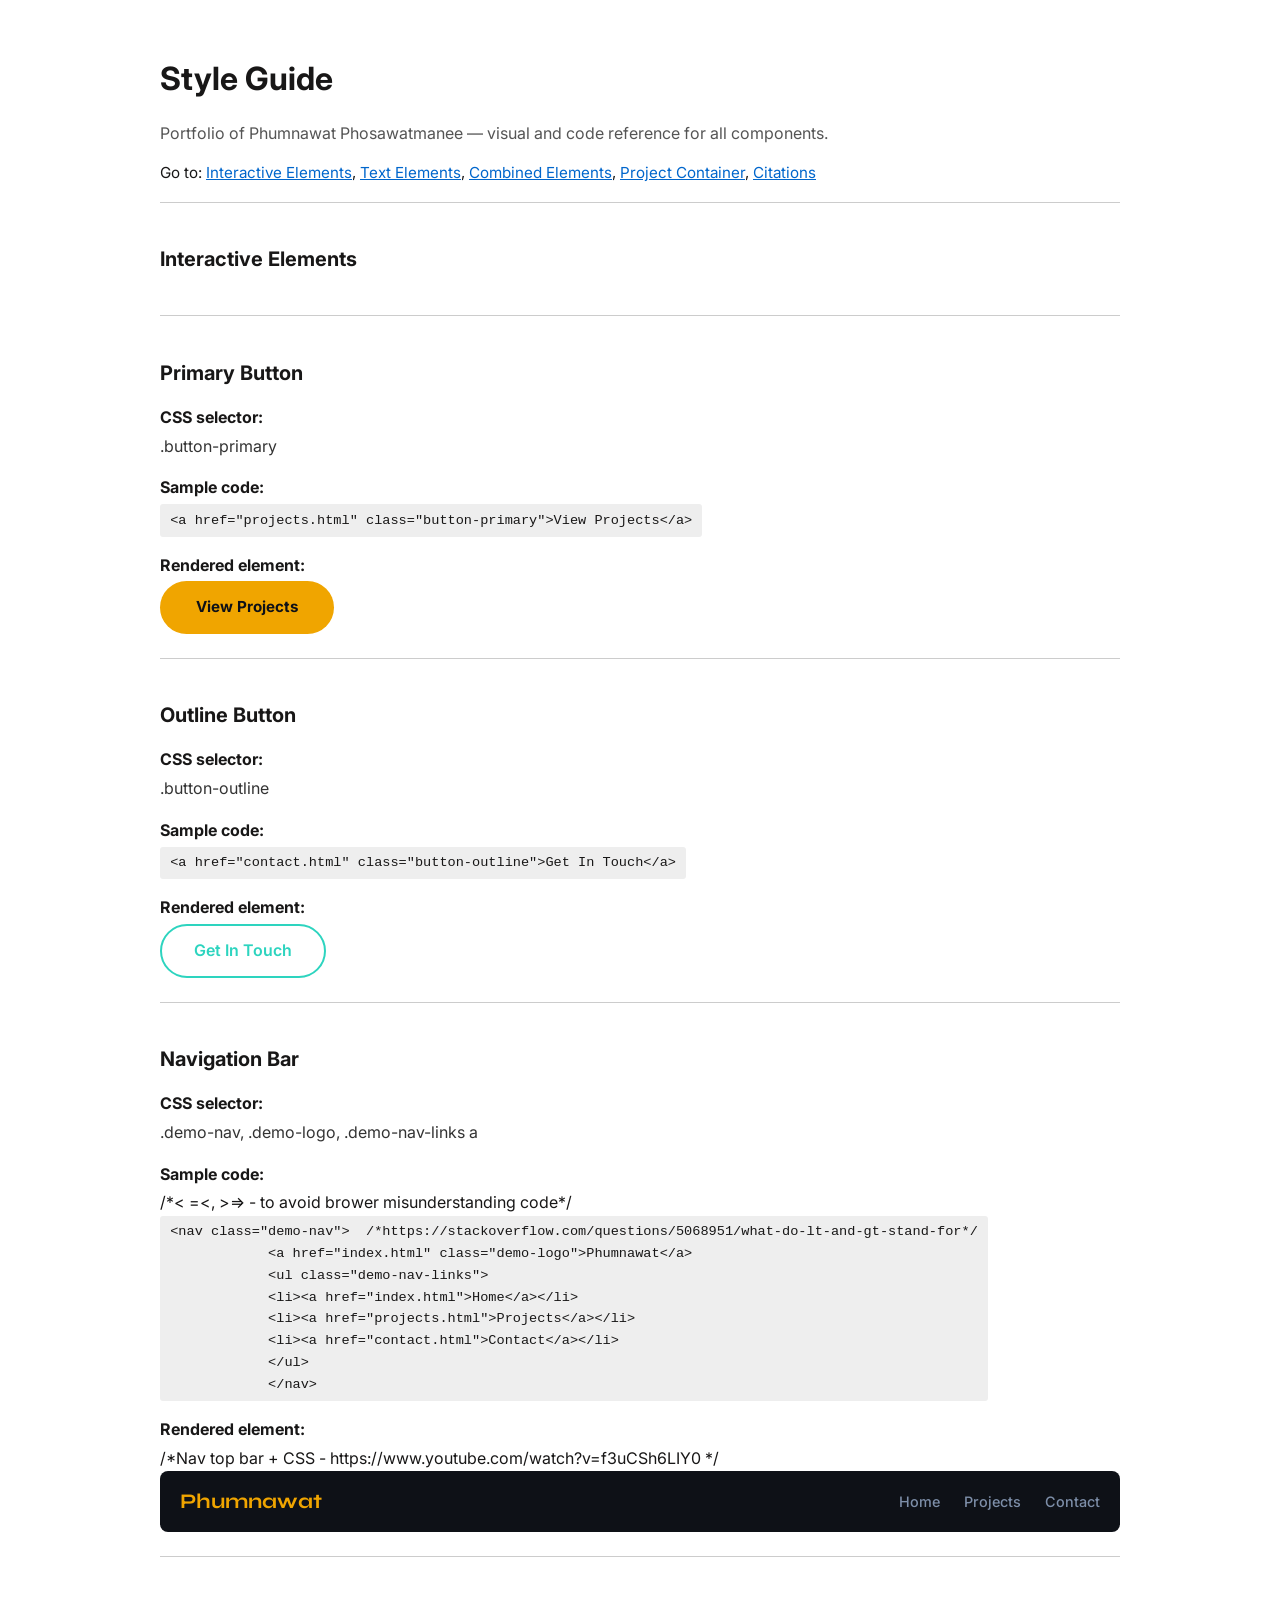
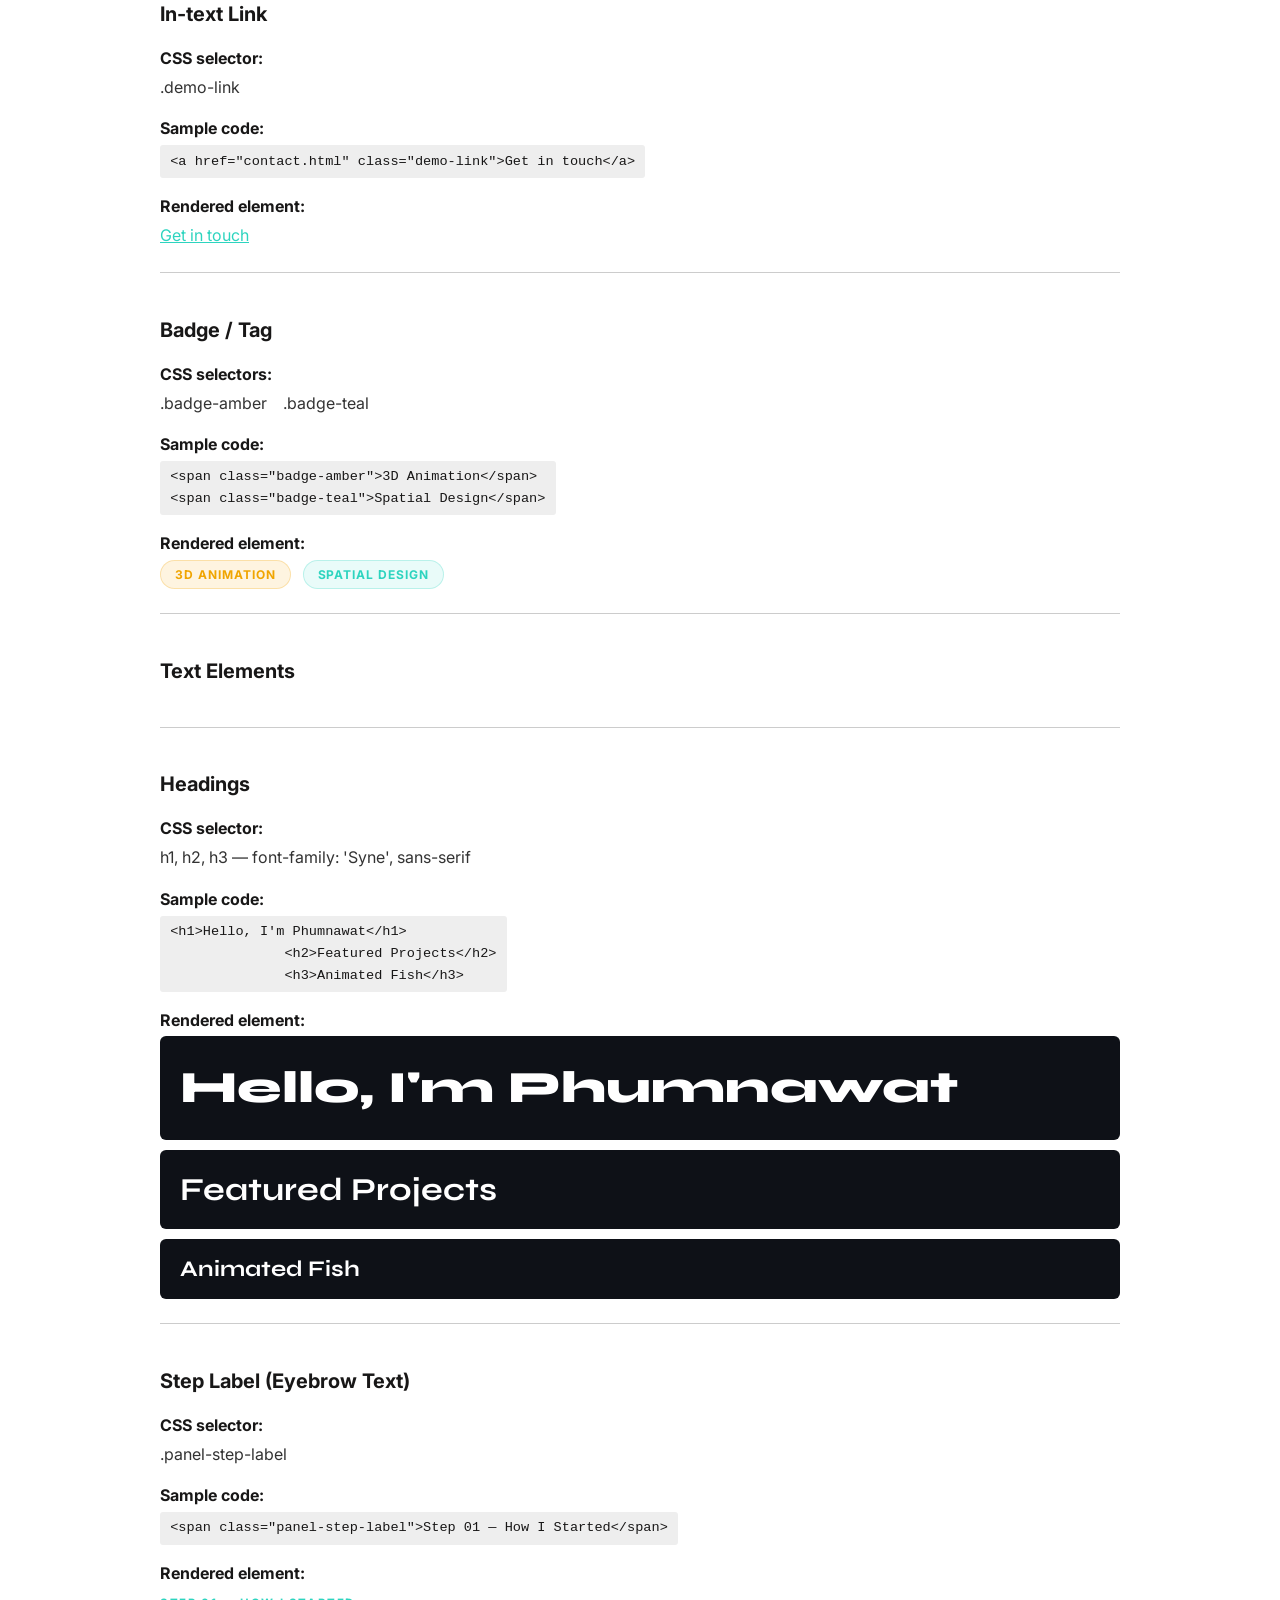
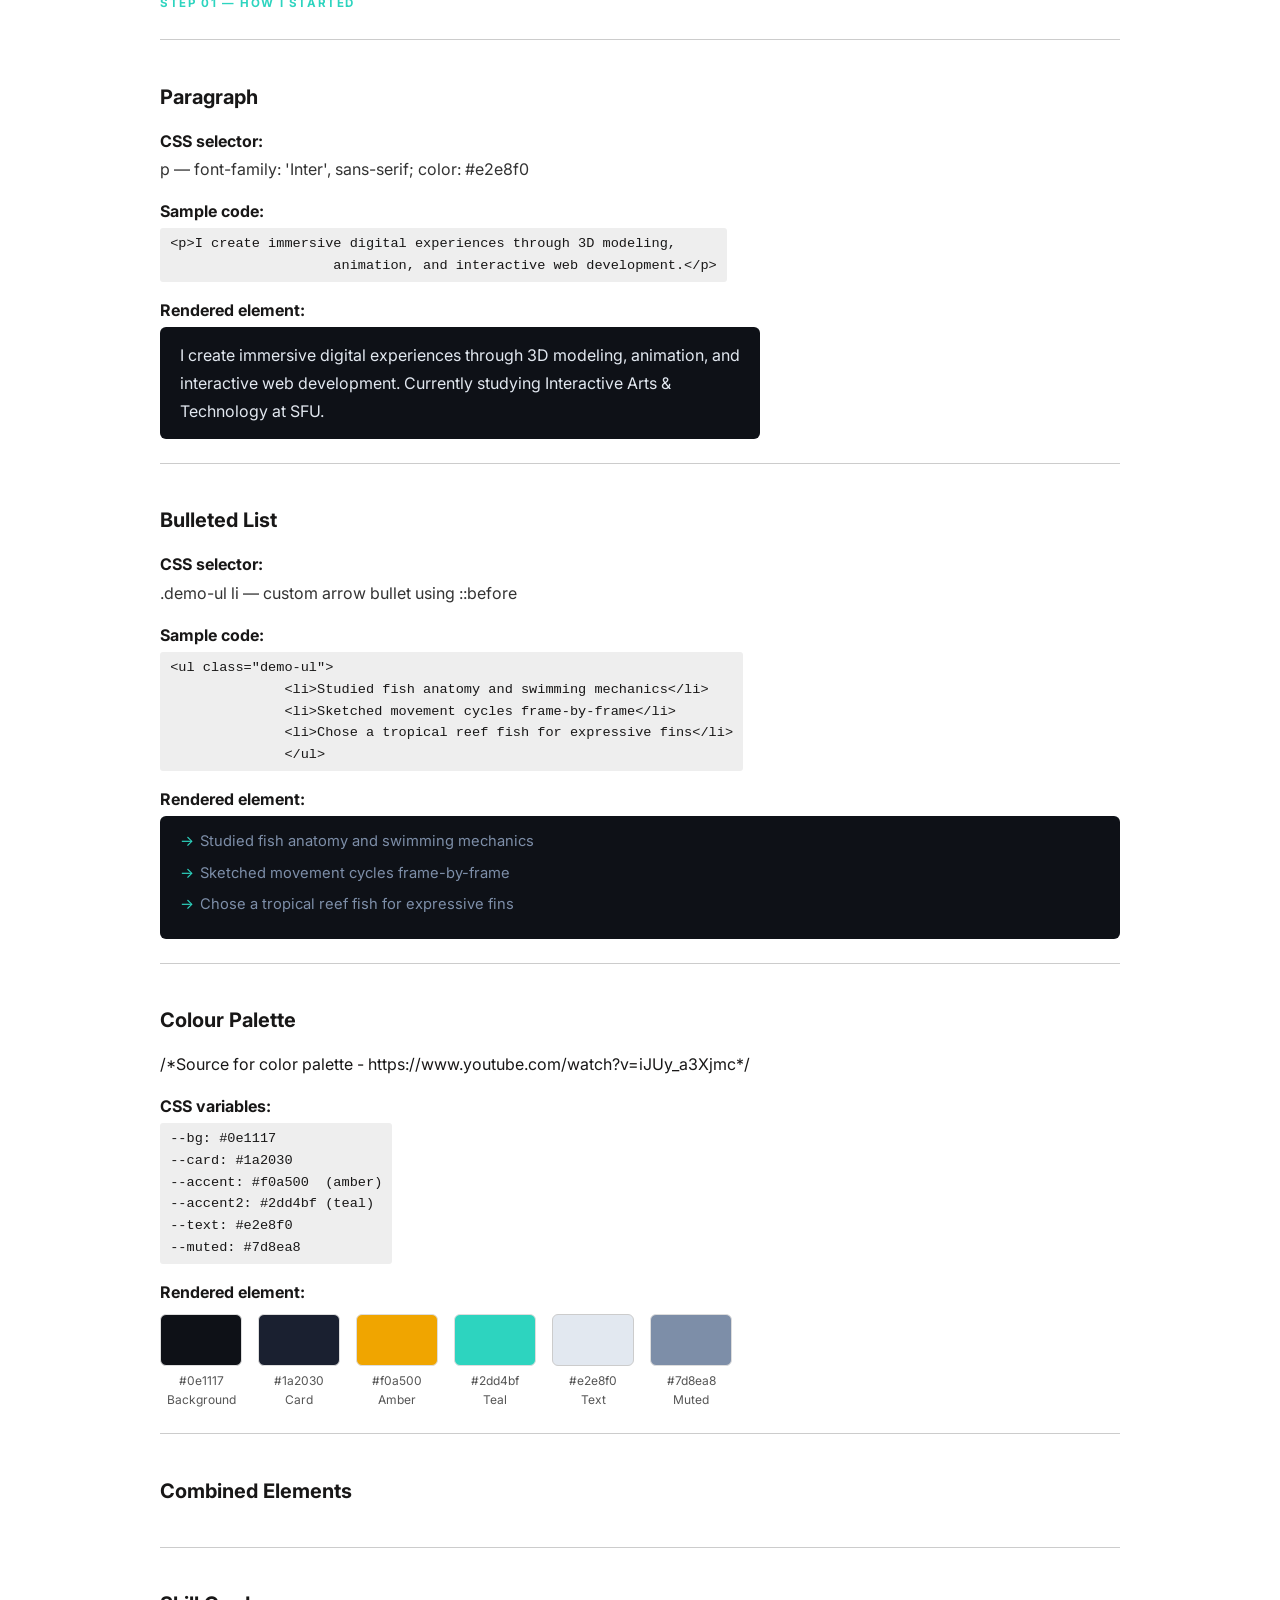
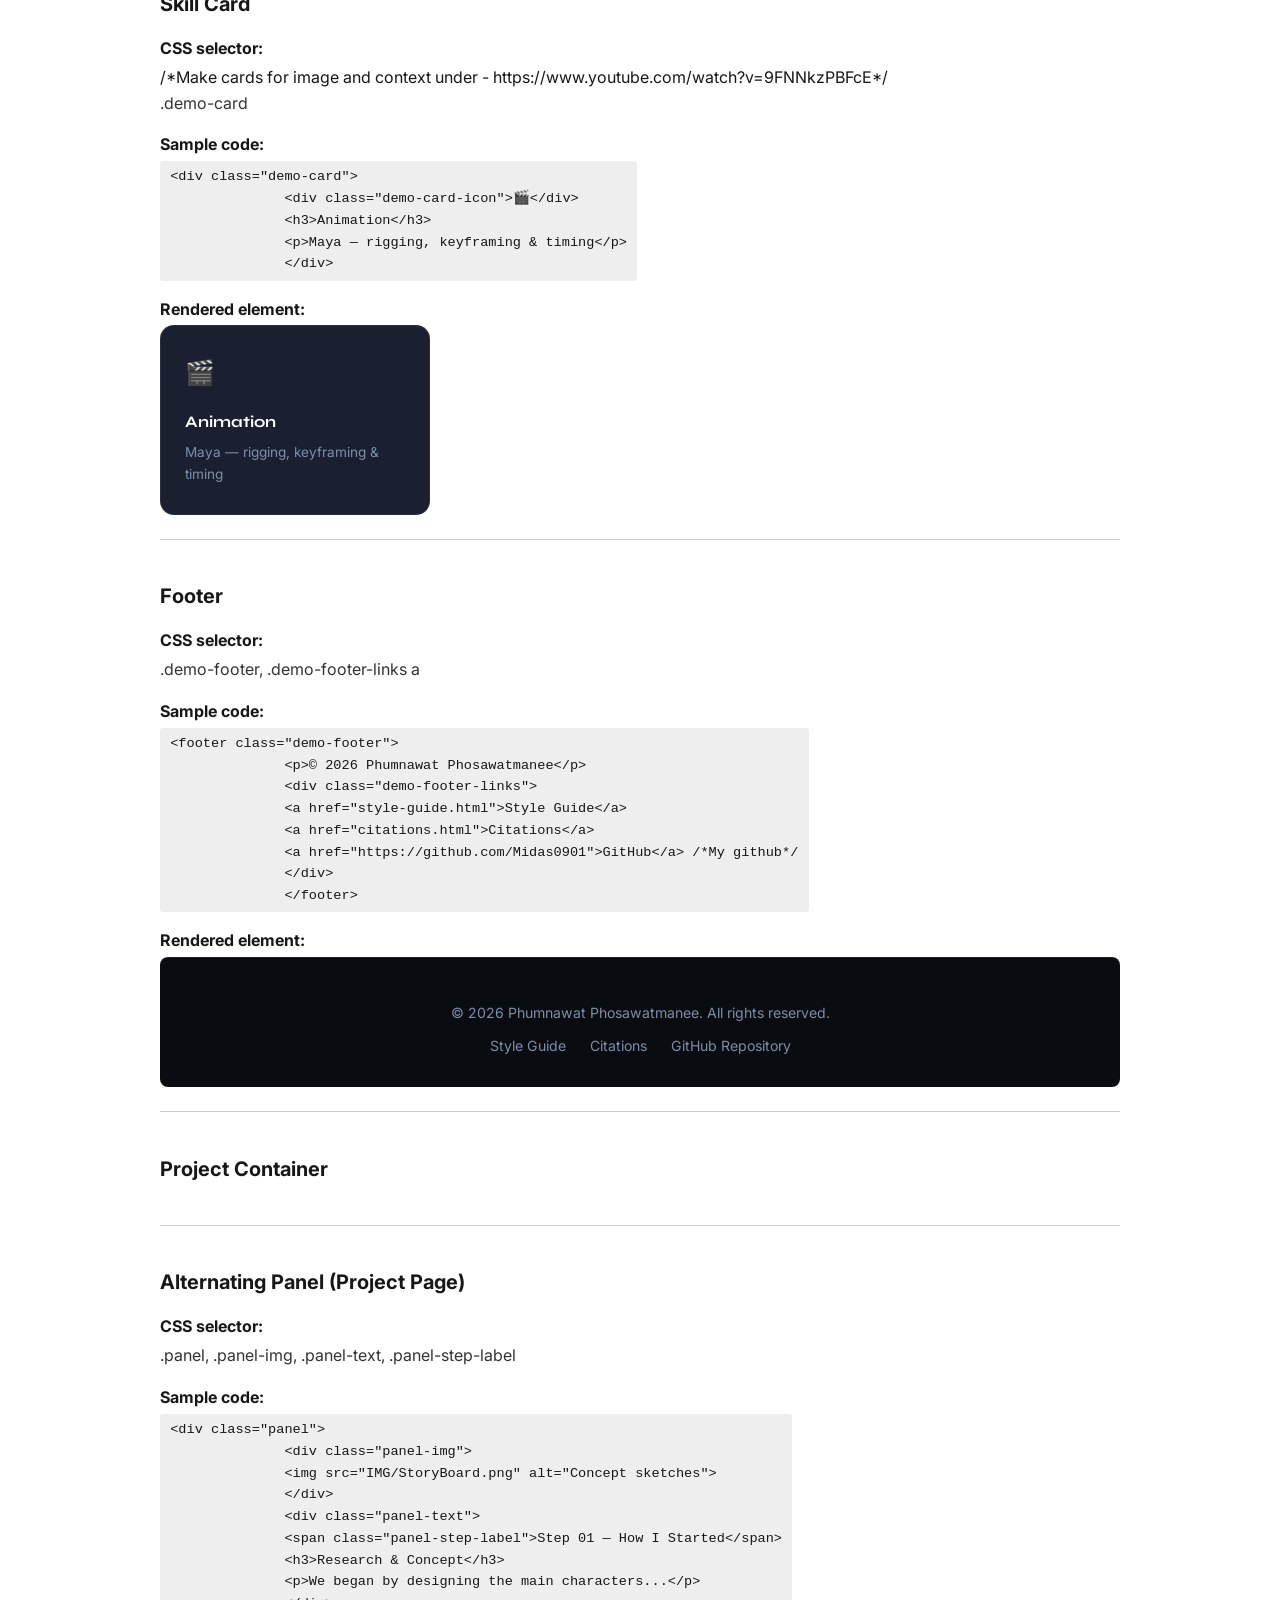
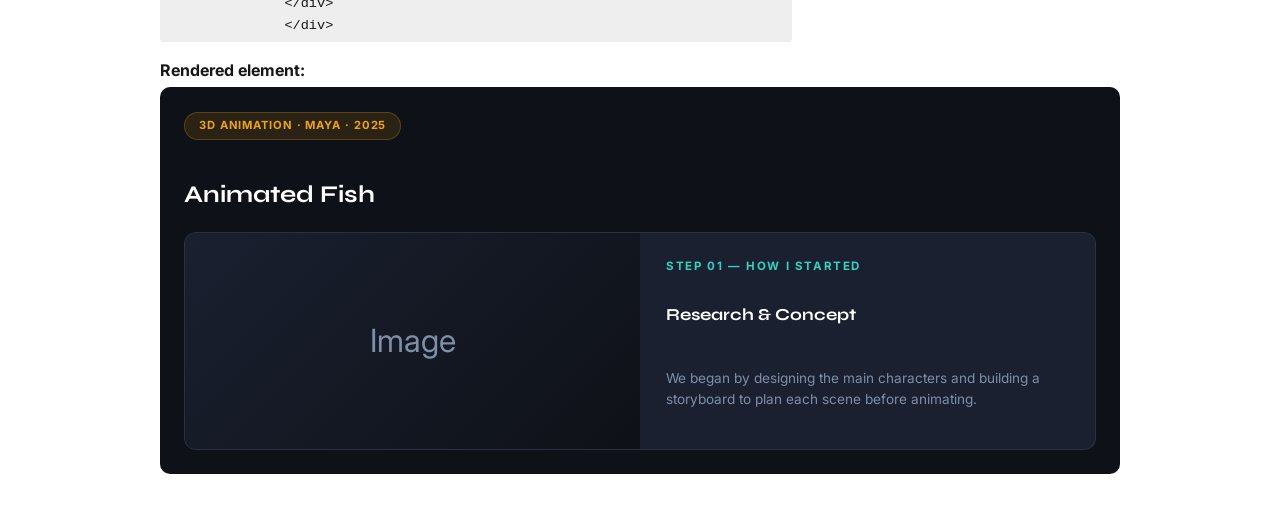
==== index.html @ 927b2e2d "Add files via upload" ====
<!DOCTYPE html>
<html lang="en">
<head>
    <meta charset="UTF-8">
    <meta name="viewport" content="width=device-width, initial-scale=1.0">
    <title>Style Guide — Phumnawat Phosawatmanee</title>
    <link rel="stylesheet" href="https://fonts.googleapis.com/css2?family=Inter:wght@400;500;600;700&family=Syne:wght@700;800&display=swap">
    <link rel="stylesheet" href="https://cdnjs.cloudflare.com/ajax/libs/font-awesome/6.5.0/css/all.min.css">
    <link rel="stylesheet" href="main.css">
</head>
<body>

    <h1>Style Guide</h1>
    <p class="intro-desc">Portfolio of Phumnawat Phosawatmanee — visual and code reference for all components.</p>

    <p class="jump-links">
        Go to:
        <a href="#interactive">Interactive Elements</a>,
        <a href="#text">Text Elements</a>,
        <a href="#combined">Combined Elements</a>,
        <a href="#project">Project Container</a>,
        <a href="citations.html">Citations</a>
    </p>

    <!--  INTERACTIVE ELEMENTS -->
    <section id="interactive">
        <h2>Interactive Elements</h2>
    </section>

    <!-- Primary Button --> 
    <!-- Source - https://www.youtube.com/watch?v=PTVXnOrQoBQ --> 
     <!-- Hover effects--> 
    <section>
        <h2>Primary Button</h2>

        <p class="sg-label">CSS selector:</p>
        <p class="sg-value">.button-primary</p>

        <p class="sg-label">Sample code:</p>
        <code>&lt;a href="projects.html" class="button-primary"&gt;View Projects&lt;/a&gt;</code>

        <p class="sg-label">Rendered element:</p>
        <a href="#" class="button-primary">View Projects</a>
    </section>

    <!-- Outline Button -->
    <!-- Source - https://www.youtube.com/watch?v=PTVXnOrQoBQ --> 
    <!-- Hover effects - change color--> 
    <section>
        <h2>Outline Button</h2>

        <p class="sg-label">CSS selector:</p>
        <p class="sg-value">.button-outline</p>

        <p class="sg-label">Sample code:</p>
        <code>&lt;a href="contact.html" class="button-outline"&gt;Get In Touch&lt;/a&gt;</code>

        <p class="sg-label">Rendered element:</p>
        <a href="#" class="button-outline">Get In Touch</a>
    </section>

    <!-- Navigation -->
    <section>
        <h2>Navigation Bar</h2>

        <p class="sg-label">CSS selector:</p>
        <p class="sg-value">.demo-nav, .demo-logo, .demo-nav-links a</p>

        <p class="sg-label">Sample code:</p>/*&lt =<, &gt=> - to avoid brower misunderstanding code*/
        <code>&lt;nav class="demo-nav"&gt;  /*https://stackoverflow.com/questions/5068951/what-do-lt-and-gt-stand-for*/
            &lt;a href="index.html" class="demo-logo"&gt;Phumnawat&lt;/a&gt;
            &lt;ul class="demo-nav-links"&gt;
            &lt;li&gt;&lt;a href="index.html"&gt;Home&lt;/a&gt;&lt;/li&gt;
            &lt;li&gt;&lt;a href="projects.html"&gt;Projects&lt;/a&gt;&lt;/li&gt;
            &lt;li&gt;&lt;a href="contact.html"&gt;Contact&lt;/a&gt;&lt;/li&gt;
            &lt;/ul&gt;
            &lt;/nav&gt;</code>

        <p class="sg-label">Rendered element:</p> /*Nav top bar + CSS - https://www.youtube.com/watch?v=f3uCSh6LIY0 */
        <nav class="demo-nav">
            <a href="#" class="demo-logo">Phumnawat</a>
            <ul class="demo-nav-links">
                <li><a href="#">Home</a></li>
                <li><a href="#">Projects</a></li>
                <li><a href="#">Contact</a></li>
            </ul>
        </nav>
    </section>

    <!-- In-text link -->
    <section>
        <h2>In-text Link</h2>

        <p class="sg-label">CSS selector:</p>
        <p class="sg-value">.demo-link</p>

        <p class="sg-label">Sample code:</p>
        <code>&lt;a href="contact.html" class="demo-link"&gt;Get in touch&lt;/a&gt;</code>

        <p class="sg-label">Rendered element:</p>
        <a href="#" class="demo-link">Get in touch</a>
    </section>

    <!-- Badge / Tag -->
    <section>
        <h2>Badge / Tag</h2>

        <p class="sg-label">CSS selectors:</p>
        <p class="sg-value">.badge-amber &nbsp;&nbsp; .badge-teal</p>

        <p class="sg-label">Sample code:</p>
        <code>&lt;span class="badge-amber"&gt;3D Animation&lt;/span&gt;
&lt;span class="badge-teal"&gt;Spatial Design&lt;/span&gt;</code>

        <p class="sg-label">Rendered element:</p>
        <span class="badge-amber">3D Animation</span>
        &nbsp;
        <span class="badge-teal">Spatial Design</span>
    </section>


    <!-- TEXT ELEMENTS -->
    <section id="text">
        <h2>Text Elements</h2>
    </section>

    <!-- Headings -->
    <section>
        <h2>Headings</h2>

        <p class="sg-label">CSS selector:</p>
        <p class="sg-value">h1, h2, h3 — font-family: 'Syne', sans-serif</p>

        <p class="sg-label">Sample code:</p>
        <code>&lt;h1&gt;Hello, I'm Phumnawat&lt;/h1&gt;
              &lt;h2&gt;Featured Projects&lt;/h2&gt;
              &lt;h3&gt;Animated Fish&lt;/h3&gt;</code>

        <p class="sg-label">Rendered element:</p>
        <div style="display:flex; flex-direction:column; gap:10px;">
            <h1 class="demo-h1">Hello, I'm Phumnawat</h1>
            <h2 class="demo-h2">Featured Projects</h2>
            <h3 class="demo-h3">Animated Fish</h3>
        </div>
    </section>

    <!-- Step label -->
    <section>
        <h2>Step Label (Eyebrow Text)</h2>

        <p class="sg-label">CSS selector:</p>
        <p class="sg-value">.panel-step-label</p>

        <p class="sg-label">Sample code:</p>
        <code>&lt;span class="panel-step-label"&gt;Step 01 — How I Started&lt;/span&gt;</code>

        <p class="sg-label">Rendered element:</p>
        <span class="demo-label">Step 01 — How I Started</span>
    </section>

    <!-- Paragraph -->
    <section>
        <h2>Paragraph</h2>

        <p class="sg-label">CSS selector:</p>
        <p class="sg-value">p — font-family: 'Inter', sans-serif; color: #e2e8f0</p>

        <p class="sg-label">Sample code:</p>
        <code>&lt;p&gt;I create immersive digital experiences through 3D modeling,
                    animation, and interactive web development.&lt;/p&gt;</code>

        <p class="sg-label">Rendered element:</p>
        <p class="demo-p">I create immersive digital experiences through 3D modeling, animation, and interactive web development. Currently studying Interactive Arts &amp; Technology at SFU.</p>
    </section>

    <!-- Bulleted list -->
    <section>
        <h2>Bulleted List</h2>

        <p class="sg-label">CSS selector:</p>
        <p class="sg-value">.demo-ul li — custom arrow bullet using ::before</p>

        <p class="sg-label">Sample code:</p>
        <code>&lt;ul class="demo-ul"&gt;
              &lt;li&gt;Studied fish anatomy and swimming mechanics&lt;/li&gt;
              &lt;li&gt;Sketched movement cycles frame-by-frame&lt;/li&gt;
              &lt;li&gt;Chose a tropical reef fish for expressive fins&lt;/li&gt;
              &lt;/ul&gt;</code>

        <p class="sg-label">Rendered element:</p>
        <ul class="demo-ul">
            <li>Studied fish anatomy and swimming mechanics</li>
            <li>Sketched movement cycles frame-by-frame</li>
            <li>Chose a tropical reef fish for expressive fins</li>
        </ul>
    </section>

    <!-- Colour palette -->
    <section>
        <h2>Colour Palette</h2>
/*Source for color palette - https://www.youtube.com/watch?v=iJUy_a3Xjmc*/
        <p class="sg-label">CSS variables:</p>
        <code>--bg: #0e1117
--card: #1a2030
--accent: #f0a500  (amber)
--accent2: #2dd4bf (teal)
--text: #e2e8f0
--muted: #7d8ea8</code>

        <p class="sg-label">Rendered element:</p>
        <div class="color-row">
            <div class="color-chip">
                <div class="color-chip-block" style="background:#0e1117;"></div>
                <p>#0e1117</p>
                <p>Background</p>
            </div>
            <div class="color-chip">
                <div class="color-chip-block" style="background:#1a2030;"></div>
                <p>#1a2030</p>
                <p>Card</p>
            </div>
            <div class="color-chip">
                <div class="color-chip-block" style="background:#f0a500;"></div>
                <p>#f0a500</p>
                <p>Amber</p>
            </div>
            <div class="color-chip">
                <div class="color-chip-block" style="background:#2dd4bf;"></div>
                <p>#2dd4bf</p>
                <p>Teal</p>
            </div>
            <div class="color-chip">
                <div class="color-chip-block" style="background:#e2e8f0; border:1px solid #ccc;"></div>
                <p>#e2e8f0</p>
                <p>Text</p>
            </div>
            <div class="color-chip">
                <div class="color-chip-block" style="background:#7d8ea8;"></div>
                <p>#7d8ea8</p>
                <p>Muted</p>
            </div>
        </div>
    </section>


    <!-- COMBINED ELEMENTS-->
    <section id="combined">
        <h2>Combined Elements</h2>
    </section>

    <!-- Skill card -->
    <section>
        <h2>Skill Card</h2>

        <p class="sg-label">CSS selector:</p> /*Make cards for image and context under - https://www.youtube.com/watch?v=9FNNkzPBFcE*/
        <p class="sg-value">.demo-card</p>

        <p class="sg-label">Sample code:</p>
        <code>&lt;div class="demo-card"&gt;
              &lt;div class="demo-card-icon"&gt;🎬&lt;/div&gt;
              &lt;h3&gt;Animation&lt;/h3&gt;
              &lt;p&gt;Maya — rigging, keyframing &amp; timing&lt;/p&gt;
              &lt;/div&gt;</code>

        <p class="sg-label">Rendered element:</p>
        <div class="demo-card">
            <div class="demo-card-icon">🎬</div>
            <h3>Animation</h3>
            <p>Maya — rigging, keyframing &amp; timing</p>
        </div>
    </section>

    <!-- Footer -->
    <section>
        <h2>Footer</h2>

        <p class="sg-label">CSS selector:</p>
        <p class="sg-value">.demo-footer, .demo-footer-links a</p>

        <p class="sg-label">Sample code:</p>
        <code>&lt;footer class="demo-footer"&gt;
              &lt;p&gt;© 2026 Phumnawat Phosawatmanee&lt;/p&gt;
              &lt;div class="demo-footer-links"&gt;
              &lt;a href="style-guide.html"&gt;Style Guide&lt;/a&gt;
              &lt;a href="citations.html"&gt;Citations&lt;/a&gt;
              &lt;a href="https://github.com/Midas0901"&gt;GitHub&lt;/a&gt; /*My github*/
              &lt;/div&gt;
              &lt;/footer&gt;</code>

        <p class="sg-label">Rendered element:</p>
        <footer class="demo-footer">
            <p>© 2026 Phumnawat Phosawatmanee. All rights reserved.</p>
            <div class="demo-footer-links">
                <a href="#">Style Guide</a>
                <a href="#">Citations</a>
                <a href="#">GitHub Repository</a>
            </div>
        </footer>
    </section>


    <!-- PROJECT CONTAINER -->
    <section id="project">
        <h2>Project Container</h2>
    </section>

    <section>
        <h2>Alternating Panel (Project Page)</h2>

        <p class="sg-label">CSS selector:</p>
        <p class="sg-value">.panel, .panel-img, .panel-text, .panel-step-label</p>

        <p class="sg-label">Sample code:</p>
        <code>&lt;div class="panel"&gt;
              &lt;div class="panel-img"&gt;
              &lt;img src="IMG/StoryBoard.png" alt="Concept sketches"&gt;
              &lt;/div&gt;
              &lt;div class="panel-text"&gt;
              &lt;span class="panel-step-label"&gt;Step 01 — How I Started&lt;/span&gt;
              &lt;h3&gt;Research &amp; Concept&lt;/h3&gt;
              &lt;p&gt;We began by designing the main characters...&lt;/p&gt;
              &lt;/div&gt;
              &lt;/div&gt;</code>

        <p class="sg-label">Rendered element:</p>
        <div class="demo-project-container">
            <span class="demo-project-tag">3D Animation · Maya · 2025</span>
            <h3 class="demo-project-title">Animated Fish</h3>

            <div class="demo-panel">
                <div class="demo-panel-img">Image</div>
                <div class="demo-panel-text">
                    <span class="demo-label">Step 01 — How I Started</span>
                    <h3>Research &amp; Concept</h3>
                    <p>We began by designing the main characters and building a storyboard to plan each scene before animating.</p>
                </div>
            </div>
        </div>
    </section>

</body>
</html>
---- main.css ----
/* main.css — Style Guide page only */
/* Source - https://www.w3schools.com/cssref/index.php*/
body {
    font-family: 'Inter', sans-serif; /*font style*/
    background: #ffffff;
    color: #181717; /*font color*/
    padding: 2rem 3rem;
    max-width: 960px;
    margin: 0 auto;
    line-height: 1.6;
}

h1 {
    font-size: 2rem; /*font size only for h1 text class*/
    margin-bottom: 0.3rem;
}

.intro-desc {
    color: #555;
    margin-bottom: 0.4rem;
}

.jump-links {
    margin-bottom: 1rem;
    font-size: 0.95rem;
}

.jump-links a {
    color: #0066cc;
}

/* Section dividers */
section {
    border-top: 1px solid #ccc;
    padding: 1.5rem 0;
    margin: 0;
}

section h2 {
    font-size: 1.25rem;
    margin-bottom: 1rem;
}

/* Label rows */
.sg-label {
    font-weight: 700;
    margin-bottom: 0.2rem;
    margin-top: 1rem; /*space between each text*/
}

.sg-value {
    color: #333;
    margin-top: 0;
    margin-bottom: 0.8rem;
}

/* Code block */
code {
    display: inline-block;
    background: #eeeeee;
    padding: 0.4em 0.75em;
    font-family: 'Courier New', monospace;
    font-size: 0.85rem;
    border-radius: 3px;
    white-space: pre;
}

/*ACTUAL SITE COMPONENTS */

/*  Colours  */
.color-row {
    display: flex;
    gap: 16px;
    flex-wrap: wrap;
    margin-top: 0.5rem;
}

.color-chip {
    text-align: center;
}

.color-chip-block {
    width: 80px;
    height: 50px;
    border-radius: 6px;
    border: 1px solid #ddd;
    margin-bottom: 5px;
}

.color-chip p {
    font-size: 0.75rem;
    color: #555;
    margin: 0;
}

/* --- Navigation bar --- */
.demo-nav {
    display: flex;
    justify-content: space-between;
    align-items: center;
    padding: 14px 20px;
    background: #0e1117;
    border-radius: 8px;
}

.demo-logo {
    font-family: 'Syne', sans-serif;
    font-size: 1.3rem;
    font-weight: 700;
    color: #f0a500;
    text-decoration: none; /*delete underline for link text*/
}

.demo-nav-links {
    list-style: none;
    display: flex;
    gap: 24px;
    margin: 0;
    padding: 0;
}

.demo-nav-links a {
    color: #7d8ea8;
    text-decoration: none;
    font-weight: 500;
    font-size: 0.9rem;
    transition: color 0.25s;
}

.demo-nav-links a:hover {
    color: #ffffff;
}

/* --- Headings --- */
.demo-h1 {
    font-family: 'Syne', sans-serif;
    font-size: 2.8rem;
    font-weight: 800;
    color: #ffffff;
    background: #0e1117;
    padding: 16px 20px;
    border-radius: 6px;
    margin: 0;
}

.demo-h2 {
    font-family: 'Syne', sans-serif;
    font-size: 2rem;
    font-weight: 700;
    color: #ffffff;
    background: #0e1117;
    padding: 14px 20px;
    border-radius: 6px;
    margin: 0;
}

.demo-h3 {
    font-family: 'Syne', sans-serif;
    font-size: 1.4rem;
    font-weight: 700;
    color: #ffffff;
    background: #0e1117;
    padding: 12px 20px;
    border-radius: 6px;
    margin: 0;
}

/* --- Paragraph --- */
.demo-p {
    color: #e2e8f0;
    font-size: 1rem;
    line-height: 1.75;/*Set the line height.*/
    background: #0e1117;
    padding: 14px 20px;
    border-radius: 6px;
    margin: 0;
    max-width: 560px;
}

/* --- Step label (eyebrow text) --- */
.demo-label {
    font-size: 0.72rem;
    font-weight: 700;
    letter-spacing: 0.14em;
    text-transform: uppercase; /*Convert all English letters to uppercase.*/
    color: #2dd4bf;
}

/* --- Primary button --- */
.button-primary {
    display: inline-block;
    padding: 14px 36px;
    background: #f0a500;
    color: #0e1117;
    font-weight: 700;
    font-size: 0.95rem;
    border-radius: 50px;
    text-decoration: none;
    transition: background 0.3s, transform 0.3s;
}

.button-primary:hover {
    background: #ffbb33;
    transform: translateY(-3px);
}

/* --- Outline button --- */
.button-outline {
    display: inline-block;
    padding: 12px 32px;
    background: transparent;
    color: #2dd4bf;
    border: 2px solid #2dd4bf;
    border-radius: 50px;
    font-weight: 600;
    text-decoration: none;
    transition: background 0.3s, color 0.3s;
}

.button-outline:hover {
    background: #2dd4bf;
    color: #0e1117;
}

/* --- In-text link --- */
.demo-link {
    color: #2dd4bf;
    text-decoration: underline;
    font-size: 1rem;
}

/* --- Skill card --- */
.demo-card {
    background: #1a2030;
    border: 1px solid rgba(255,255,255,0.07);
    border-radius: 14px;
    padding: 28px 24px;
    max-width: 220px; /*card maximum width 220px can't be more than 220*/
    transition: border-color 0.3s, transform 0.3s;
}

.demo-card:hover {
    border-color: rgba(240,165,0,0.3);
    transform: translateY(-4px); /*moving hovering*/
}

.demo-card-icon {
    font-size: 1.5rem;
    margin-bottom: 12px;
}

.demo-card h3 {
    font-family: 'Syne', sans-serif;
    font-size: 1rem;
    color: #ffffff;
    margin-bottom: 8px;
}

.demo-card p {
    font-size: 0.85rem;
    color: #7d8ea8;
    margin: 0;
}

/* --- Badge / tag --- */
.badge-amber {
    display: inline-block;
    padding: 4px 14px;
    background: rgba(240,165,0,0.12);
    color: #f0a500;
    border: 1px solid rgba(240,165,0,0.25);
    border-radius: 50px;
    font-size: 0.75rem;
    font-weight: 700;
    letter-spacing: 0.08em;
    text-transform: uppercase;
    text-decoration: none;
}

.badge-teal {
    display: inline-block;
    padding: 4px 14px;
    background: rgba(45,212,191,0.10);
    color: #2dd4bf;
    border: 1px solid rgba(45,212,191,0.25);
    border-radius: 50px;
    font-size: 0.75rem;
    font-weight: 700;
    letter-spacing: 0.08em;
    text-transform: uppercase;
    text-decoration: none;
}

/* --- Bulleted list --- */
.demo-ul {
    list-style: none;
    padding: 0;
    background: #0e1117;
    padding: 14px 20px;
    border-radius: 6px;
    margin: 0;
}

.demo-ul li {
    color: #7d8ea8;
    font-size: 0.92rem;
    padding-left: 20px;
    position: relative;
    margin-bottom: 8px;
    line-height: 1.6;
}

.demo-ul li::before {
    content: '→';
    position: absolute;
    left: 0;
    color: #2dd4bf;
}

/* --- Footer --- */
.demo-footer {
    background: #090c11;
    padding: 30px 20px;
    border-top: 1px solid rgba(255,255,255,0.07);
    text-align: center;
    border-radius: 8px;
}

.demo-footer p {
    color: #7d8ea8;
    font-size: 0.88rem;
    margin-bottom: 10px;
}

.demo-footer-links {
    display: flex; /*change to horizontal elements */
    justify-content: center; /*center content*/
    gap: 24px;
    flex-wrap: wrap; /*New line, automatic truncation.*/
}

.demo-footer-links a {
    color: #7d8ea8;
    font-size: 0.88rem;
    text-decoration: none;
    transition: color 0.2s;
}

.demo-footer-links a:hover {
    color: #f0a500;
}

/* PROJECT CONTAINER */

.demo-project-container {
    background: #0e1117;
    border-radius: 10px;
    padding: 24px;
}

.demo-project-tag {
    display: inline-block;
    background: rgba(240,165,0,0.12);
    color: #f0a500;
    border: 1px solid rgba(240,165,0,0.25);
    padding: 4px 14px;
    border-radius: 50px;
    font-size: 0.7rem;
    font-weight: 700;
    letter-spacing: 0.08em;
    text-transform: uppercase;
    margin-bottom: 12px;
}

.demo-project-title {
    font-family: 'Syne', sans-serif;
    font-size: 1.5rem;
    color: #ffffff;
    margin-bottom: 18px;
}

.demo-panel {
    display: grid;
    grid-template-columns: 1fr 1fr;
    gap: 0;
    border-radius: 12px;
    overflow: hidden;
    border: 1px solid rgba(255,255,255,0.07);
    background: #1a2030;
}

.demo-panel-img {
    background: linear-gradient(135deg, #1a2030 0%, #0e1117 100%);
    display: flex;
    align-items: center;
    justify-content: center;
    min-height: 160px;
    font-size: 2rem;
    color: #7d8ea8;
}

.demo-panel-text {
    padding: 24px 26px;
    display: flex;
    flex-direction: column;
    justify-content: center;
    gap: 8px;
}

.demo-panel-text .demo-label {
    margin-bottom: 2px;
}

.demo-panel-text h3 {
    font-family: 'Syne', sans-serif;
    font-size: 1.05rem;
    color: #ffffff;
}

.demo-panel-text p {
    font-size: 0.85rem;
    color: #7d8ea8;
    line-height: 1.6;
}

@media (max-width: 600px) { /*responsive max600px if less than that reduce to 1 column*/
    .demo-panel {
        grid-template-columns: 1fr;
    }
}
        /* Page-specific additions */
        .cite-item {
            margin-bottom: 1.2rem;
        }

        .cite-item .sg-label {
            margin-top: 0;
        }

        .cite-link {
            color: #0066cc;
            word-break: break-all;
        }

        .cite-note {
            color: #555;
            font-size: 0.92rem;
            margin-top: 0.2rem;
        }
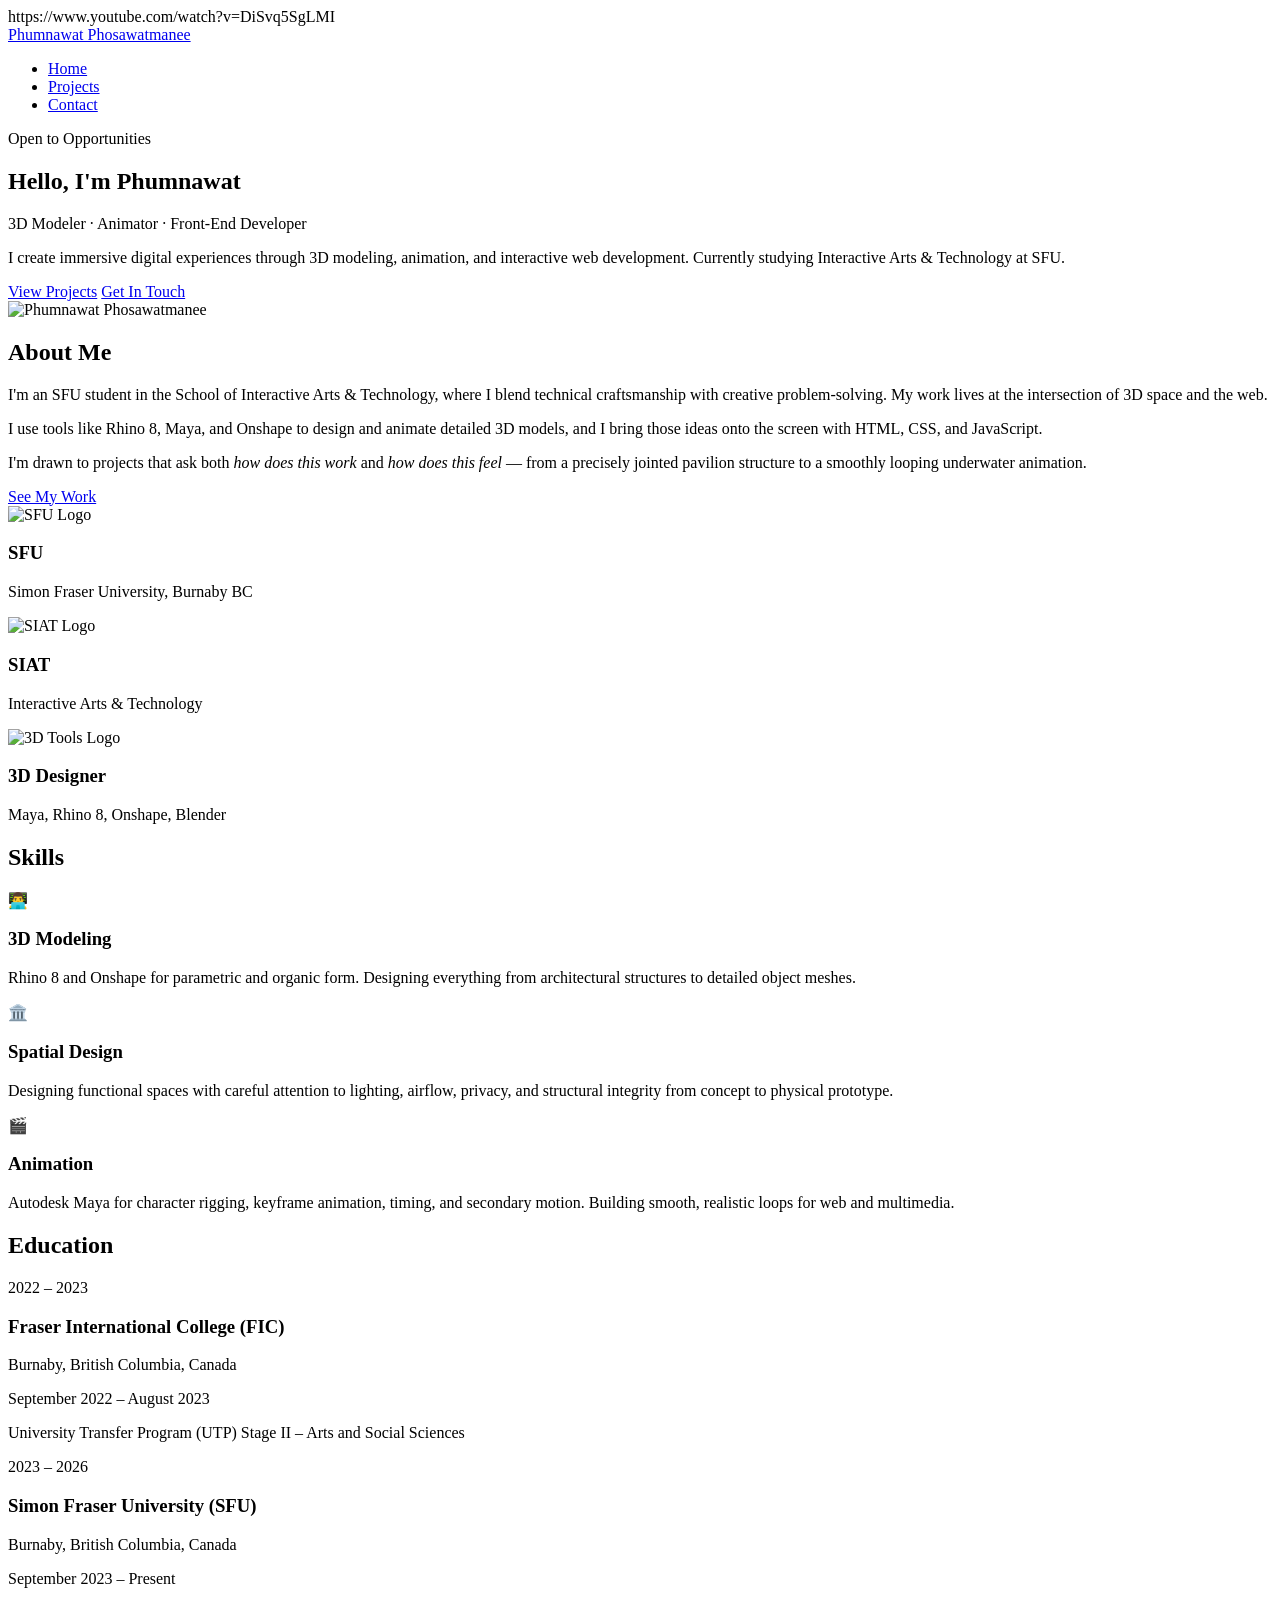
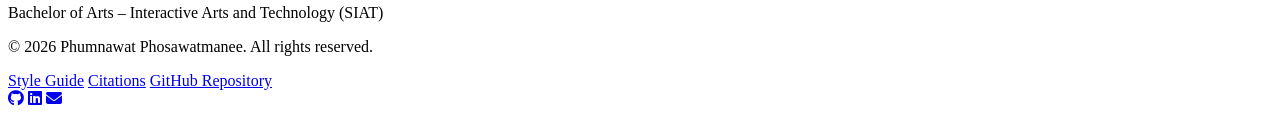
==== commit 61759104: "Update index.html" ====
--- a/index.html
+++ b/index.html
@@ -3,340 +3,207 @@
 <head>
     <meta charset="UTF-8">
     <meta name="viewport" content="width=device-width, initial-scale=1.0">
-    <title>Style Guide — Phumnawat Phosawatmanee</title>
-    <link rel="stylesheet" href="https://fonts.googleapis.com/css2?family=Inter:wght@400;500;600;700&family=Syne:wght@700;800&display=swap">
+    <title>Phumnawat Phosawatmanee — Portfolio</title>
     <link rel="stylesheet" href="https://cdnjs.cloudflare.com/ajax/libs/font-awesome/6.5.0/css/all.min.css">
-    <link rel="stylesheet" href="main.css">
+    <link rel="stylesheet" href="/CSS/style.css">
+
 </head>
 <body>
 
-    <h1>Style Guide</h1>
-    <p class="intro-desc">Portfolio of Phumnawat Phosawatmanee — visual and code reference for all components.</p>
-
-    <p class="jump-links">
-        Go to:
-        <a href="#interactive">Interactive Elements</a>,
-        <a href="#text">Text Elements</a>,
-        <a href="#combined">Combined Elements</a>,
-        <a href="#project">Project Container</a>,
-        <a href="citations.html">Citations</a>
-    </p>
-
-    <!--  INTERACTIVE ELEMENTS -->
-    <section id="interactive">
-        <h2>Interactive Elements</h2>
-    </section>
-
-    <!-- Primary Button --> 
-    <!-- Source - https://www.youtube.com/watch?v=PTVXnOrQoBQ --> 
-     <!-- Hover effects--> 
-    <section>
-        <h2>Primary Button</h2>
-
-        <p class="sg-label">CSS selector:</p>
-        <p class="sg-value">.button-primary</p>
-
-        <p class="sg-label">Sample code:</p>
-        <code>&lt;a href="projects.html" class="button-primary"&gt;View Projects&lt;/a&gt;</code>
-
-        <p class="sg-label">Rendered element:</p>
-        <a href="#" class="button-primary">View Projects</a>
-    </section>
-
-    <!-- Outline Button -->
-    <!-- Source - https://www.youtube.com/watch?v=PTVXnOrQoBQ --> 
-    <!-- Hover effects - change color--> 
-    <section>
-        <h2>Outline Button</h2>
-
-        <p class="sg-label">CSS selector:</p>
-        <p class="sg-value">.button-outline</p>
-
-        <p class="sg-label">Sample code:</p>
-        <code>&lt;a href="contact.html" class="button-outline"&gt;Get In Touch&lt;/a&gt;</code>
-
-        <p class="sg-label">Rendered element:</p>
-        <a href="#" class="button-outline">Get In Touch</a>
-    </section>
-
-    <!-- Navigation -->
-    <section>
-        <h2>Navigation Bar</h2>
-
-        <p class="sg-label">CSS selector:</p>
-        <p class="sg-value">.demo-nav, .demo-logo, .demo-nav-links a</p>
-
-        <p class="sg-label">Sample code:</p>/*&lt =<, &gt=> - to avoid brower misunderstanding code*/
-        <code>&lt;nav class="demo-nav"&gt;  /*https://stackoverflow.com/questions/5068951/what-do-lt-and-gt-stand-for*/
-            &lt;a href="index.html" class="demo-logo"&gt;Phumnawat&lt;/a&gt;
-            &lt;ul class="demo-nav-links"&gt;
-            &lt;li&gt;&lt;a href="index.html"&gt;Home&lt;/a&gt;&lt;/li&gt;
-            &lt;li&gt;&lt;a href="projects.html"&gt;Projects&lt;/a&gt;&lt;/li&gt;
-            &lt;li&gt;&lt;a href="contact.html"&gt;Contact&lt;/a&gt;&lt;/li&gt;
-            &lt;/ul&gt;
-            &lt;/nav&gt;</code>
-
-        <p class="sg-label">Rendered element:</p> /*Nav top bar + CSS - https://www.youtube.com/watch?v=f3uCSh6LIY0 */
-        <nav class="demo-nav">
-            <a href="#" class="demo-logo">Phumnawat</a>
-            <ul class="demo-nav-links">
-                <li><a href="#">Home</a></li>
-                <li><a href="#">Projects</a></li>
-                <li><a href="#">Contact</a></li>
+    <!--  Navbar  --> https://www.youtube.com/watch?v=DiSvq5SgLMI
+    <header class="header">
+        <nav class="navbar container">
+            <a href="index.html" class="logo">Phumnawat Phosawatmanee</a>
+            <ul class="nav-links">
+                <li><a href="index.html" class="active">Home</a></li> <!--  Source - https://www.youtube.com/watch?v=DiSvq5SgLMI  -->
+                <li><a href="projects.html">Projects</a></li> <!-- Link to other different page  -->
+                <li><a href="contact.html">Contact</a></li>
             </ul>
         </nav>
-    </section>
-
-    <!-- In-text link -->
-    <section>
-        <h2>In-text Link</h2>
-
-        <p class="sg-label">CSS selector:</p>
-        <p class="sg-value">.demo-link</p>
-
-        <p class="sg-label">Sample code:</p>
-        <code>&lt;a href="contact.html" class="demo-link"&gt;Get in touch&lt;/a&gt;</code>
-
-        <p class="sg-label">Rendered element:</p>
-        <a href="#" class="demo-link">Get in touch</a>
-    </section>
-
-    <!-- Badge / Tag -->
-    <section>
-        <h2>Badge / Tag</h2>
-
-        <p class="sg-label">CSS selectors:</p>
-        <p class="sg-value">.badge-amber &nbsp;&nbsp; .badge-teal</p>
-
-        <p class="sg-label">Sample code:</p>
-        <code>&lt;span class="badge-amber"&gt;3D Animation&lt;/span&gt;
-&lt;span class="badge-teal"&gt;Spatial Design&lt;/span&gt;</code>
-
-        <p class="sg-label">Rendered element:</p>
-        <span class="badge-amber">3D Animation</span>
-        &nbsp;
-        <span class="badge-teal">Spatial Design</span>
-    </section>
-
-
-    <!-- TEXT ELEMENTS -->
-    <section id="text">
-        <h2>Text Elements</h2>
-    </section>
-
-    <!-- Headings -->
-    <section>
-        <h2>Headings</h2>
-
-        <p class="sg-label">CSS selector:</p>
-        <p class="sg-value">h1, h2, h3 — font-family: 'Syne', sans-serif</p>
-
-        <p class="sg-label">Sample code:</p>
-        <code>&lt;h1&gt;Hello, I'm Phumnawat&lt;/h1&gt;
-              &lt;h2&gt;Featured Projects&lt;/h2&gt;
-              &lt;h3&gt;Animated Fish&lt;/h3&gt;</code>
-
-        <p class="sg-label">Rendered element:</p>
-        <div style="display:flex; flex-direction:column; gap:10px;">
-            <h1 class="demo-h1">Hello, I'm Phumnawat</h1>
-            <h2 class="demo-h2">Featured Projects</h2>
-            <h3 class="demo-h3">Animated Fish</h3>
-        </div>
-    </section>
-
-    <!-- Step label -->
-    <section>
-        <h2>Step Label (Eyebrow Text)</h2>
-
-        <p class="sg-label">CSS selector:</p>
-        <p class="sg-value">.panel-step-label</p>
-
-        <p class="sg-label">Sample code:</p>
-        <code>&lt;span class="panel-step-label"&gt;Step 01 — How I Started&lt;/span&gt;</code>
-
-        <p class="sg-label">Rendered element:</p>
-        <span class="demo-label">Step 01 — How I Started</span>
-    </section>
-
-    <!-- Paragraph -->
-    <section>
-        <h2>Paragraph</h2>
-
-        <p class="sg-label">CSS selector:</p>
-        <p class="sg-value">p — font-family: 'Inter', sans-serif; color: #e2e8f0</p>
-
-        <p class="sg-label">Sample code:</p>
-        <code>&lt;p&gt;I create immersive digital experiences through 3D modeling,
-                    animation, and interactive web development.&lt;/p&gt;</code>
-
-        <p class="sg-label">Rendered element:</p>
-        <p class="demo-p">I create immersive digital experiences through 3D modeling, animation, and interactive web development. Currently studying Interactive Arts &amp; Technology at SFU.</p>
-    </section>
-
-    <!-- Bulleted list -->
-    <section>
-        <h2>Bulleted List</h2>
-
-        <p class="sg-label">CSS selector:</p>
-        <p class="sg-value">.demo-ul li — custom arrow bullet using ::before</p>
-
-        <p class="sg-label">Sample code:</p>
-        <code>&lt;ul class="demo-ul"&gt;
-              &lt;li&gt;Studied fish anatomy and swimming mechanics&lt;/li&gt;
-              &lt;li&gt;Sketched movement cycles frame-by-frame&lt;/li&gt;
-              &lt;li&gt;Chose a tropical reef fish for expressive fins&lt;/li&gt;
-              &lt;/ul&gt;</code>
-
-        <p class="sg-label">Rendered element:</p>
-        <ul class="demo-ul">
-            <li>Studied fish anatomy and swimming mechanics</li>
-            <li>Sketched movement cycles frame-by-frame</li>
-            <li>Chose a tropical reef fish for expressive fins</li>
-        </ul>
-    </section>
-
-    <!-- Colour palette -->
-    <section>
-        <h2>Colour Palette</h2>
-/*Source for color palette - https://www.youtube.com/watch?v=iJUy_a3Xjmc*/
-        <p class="sg-label">CSS variables:</p>
-        <code>--bg: #0e1117
---card: #1a2030
---accent: #f0a500  (amber)
---accent2: #2dd4bf (teal)
---text: #e2e8f0
---muted: #7d8ea8</code>
-
-        <p class="sg-label">Rendered element:</p>
-        <div class="color-row">
-            <div class="color-chip">
-                <div class="color-chip-block" style="background:#0e1117;"></div>
-                <p>#0e1117</p>
-                <p>Background</p>
-            </div>
-            <div class="color-chip">
-                <div class="color-chip-block" style="background:#1a2030;"></div>
-                <p>#1a2030</p>
-                <p>Card</p>
-            </div>
-            <div class="color-chip">
-                <div class="color-chip-block" style="background:#f0a500;"></div>
-                <p>#f0a500</p>
-                <p>Amber</p>
-            </div>
-            <div class="color-chip">
-                <div class="color-chip-block" style="background:#2dd4bf;"></div>
-                <p>#2dd4bf</p>
-                <p>Teal</p>
-            </div>
-            <div class="color-chip">
-                <div class="color-chip-block" style="background:#e2e8f0; border:1px solid #ccc;"></div>
-                <p>#e2e8f0</p>
-                <p>Text</p>
-            </div>
-            <div class="color-chip">
-                <div class="color-chip-block" style="background:#7d8ea8;"></div>
-                <p>#7d8ea8</p>
-                <p>Muted</p>
-            </div>
-        </div>
-    </section>
-
-
-    <!-- COMBINED ELEMENTS-->
-    <section id="combined">
-        <h2>Combined Elements</h2>
-    </section>
-
-    <!-- Skill card -->
-    <section>
-        <h2>Skill Card</h2>
-
-        <p class="sg-label">CSS selector:</p> /*Make cards for image and context under - https://www.youtube.com/watch?v=9FNNkzPBFcE*/
-        <p class="sg-value">.demo-card</p>
-
-        <p class="sg-label">Sample code:</p>
-        <code>&lt;div class="demo-card"&gt;
-              &lt;div class="demo-card-icon"&gt;🎬&lt;/div&gt;
-              &lt;h3&gt;Animation&lt;/h3&gt;
-              &lt;p&gt;Maya — rigging, keyframing &amp; timing&lt;/p&gt;
-              &lt;/div&gt;</code>
-
-        <p class="sg-label">Rendered element:</p>
-        <div class="demo-card">
-            <div class="demo-card-icon">🎬</div>
-            <h3>Animation</h3>
-            <p>Maya — rigging, keyframing &amp; timing</p>
-        </div>
-    </section>
-
-    <!-- Footer -->
-    <section>
-        <h2>Footer</h2>
-
-        <p class="sg-label">CSS selector:</p>
-        <p class="sg-value">.demo-footer, .demo-footer-links a</p>
-
-        <p class="sg-label">Sample code:</p>
-        <code>&lt;footer class="demo-footer"&gt;
-              &lt;p&gt;© 2026 Phumnawat Phosawatmanee&lt;/p&gt;
-              &lt;div class="demo-footer-links"&gt;
-              &lt;a href="style-guide.html"&gt;Style Guide&lt;/a&gt;
-              &lt;a href="citations.html"&gt;Citations&lt;/a&gt;
-              &lt;a href="https://github.com/Midas0901"&gt;GitHub&lt;/a&gt; /*My github*/
-              &lt;/div&gt;
-              &lt;/footer&gt;</code>
-
-        <p class="sg-label">Rendered element:</p>
-        <footer class="demo-footer">
+    </header>
+
+    <!--  Hero -->
+    <section class="hero">
+        <div class="container">
+            <div class="hero-inner">
+
+                <div class="hero-text">
+                    <!-- Animated dot eyebrow badge -->
+                    <div class="hero-eyebrow">
+                        <span class="eyebrow-dot"></span>
+                        Open to Opportunities
+                    </div>
+
+                    <h1>Hello, I'm <span>Phumnawat</span></h1>
+                    <p class="hero-subtitle">3D Modeler · Animator · Front-End Developer</p>
+                    <p>I create immersive digital experiences through 3D modeling, animation, and interactive web development. Currently studying Interactive Arts &amp; Technology at SFU.</p>
+
+                    <div class="hero-actions">
+                        <a href="projects.html" class="btn">View Projects</a>
+                        <a href="contact.html" class="btn-outline">Get In Touch</a>
+                    </div>
+                </div>
+
+                <!-- Photo with colour-cycling spinning ring -->
+                <div class="hero-photo-wrap">
+                    <div class="hero-photo-frame">
+                        <img src="IMG/My Photo.jpg" alt="Phumnawat Phosawatmanee"> <!-- Put image in website, if image not show up text "Phumnawat Phosawatmanee" will show instead  -->
+                    </div>
+                </div>
+
+            </div>
+        </div>
+    </section>
+
+    <!--  About Me Section -->
+    <section class="about-section">
+        <div class="container">
+            <div class="about-grid">
+
+                <!-- Left: text + button -->
+                <div class="about-text reveal">
+                    <h2>About Me</h2>
+                    <p>I'm an SFU student in the <span class="about-highlight">School of Interactive Arts &amp; Technology</span>, where I blend technical craftsmanship with creative problem-solving. My work lives at the intersection of 3D space and the web.</p>
+                    <p>I use tools like <span class="about-highlight">Rhino 8, Maya, and Onshape</span> to design and animate detailed 3D models, and I bring those ideas onto the screen with HTML, CSS, and JavaScript.</p>
+                    <p>I'm drawn to projects that ask both <em>how does this work</em> and <em>how does this feel</em> — from a precisely jointed pavilion structure to a smoothly looping underwater animation.</p>
+                    <a href="projects.html" class="btn" style="margin-top: 14px;">See My Work</a>
+                </div>
+
+                <!-- Right: 3 identity cards -->
+                <div class="identity-cards reveal reveal-delay-1">
+
+<!-- Card 1: SFU -->
+    <div class="card">
+      <div class="logo-container bg-red-700">
+        <img src="IMG/SFU.png" alt="SFU Logo">
+      </div>
+      <div class="p-6 text-white">
+        <h3 class="text-2xl font-bold tracking-tight">SFU</h3>
+        <p class="text-zinc-400 mt-1">Simon Fraser University, Burnaby BC</p>
+      </div>
+    </div>
+
+    <!-- Card 2: SIAT -->
+    <div class="card ">
+      <div class="logo-container bg-white">
+        <img src="IMG/SIAT.png" alt="SIAT Logo">
+      </div>
+      <div class="p-6 text-white">
+        <h3 class="text-2xl font-bold tracking-tight">SIAT</h3>
+        <p class="text-zinc-400 mt-1">Interactive Arts & Technology</p>
+      </div>
+    </div>
+
+    <!-- Card 3: 3D Designer -->
+    <div class="card ">
+      <div class="logo-container bg-sky-500">
+        <img src="IMG/MAYA.png" alt="3D Tools Logo">
+      </div>
+      <div class="p-6 text-white">
+        <h3 class="text-2xl font-bold tracking-tight">3D Designer</h3>
+        <p class="text-zinc-400 mt-1">Maya, Rhino 8, Onshape, Blender</p>
+      </div>
+    </div>
+
+                </div>
+            </div>
+        </div>
+    </section>
+
+    <!--  Skills  -->
+    <section class="skills-section">
+        <div class="container">
+            <h2 class="section-title reveal">Skills</h2>
+
+            <div class="skills-grid">
+ <!-- https://emojidb.org/3d-modeling-emojis - I get emojis from this website-->
+                <div class="skill-card reveal reveal-delay-1">
+                    <span class="skill-icon">👨‍💻</span> <!-- Use span to seperate icon from text from .css code -->
+                    <h3>3D Modeling</h3>  <!-- https://www.youtube.com/watch?v=WbnCll6vvw4-->
+                    <p>Rhino 8 and Onshape for parametric and organic form. Designing everything from architectural structures to detailed object meshes.</p>
+                </div>
+
+                <div class="skill-card reveal reveal-delay-2">
+                    <span class="skill-icon">🏛️</span>
+                    <h3>Spatial Design</h3>
+                    <p>Designing functional spaces with careful attention to lighting, airflow, privacy, and structural integrity from concept to physical prototype.</p>
+                </div>
+
+                <div class="skill-card reveal reveal-delay-3">
+                    <span class="skill-icon">🎬</span>
+                    <h3>Animation</h3>
+                    <p>Autodesk Maya for character rigging, keyframe animation, timing, and secondary motion. Building smooth, realistic loops for web and multimedia.</p>
+                </div>
+
+            </div>
+        </div>
+    </section>
+
+    <!--  Education  -->
+    <section class="education-section">
+        <div class="container">
+            <h2 class="section-title reveal">Education</h2>
+
+            <div class="edu-list">
+
+                <!-- Oldest first: FIC -->
+                <div class="edu-item reveal reveal-delay-1">
+                    <div class="edu-content">
+                        <p class="edu-year">2022 – 2023</p>
+                        <h3 class="edu-school">Fraser International College (FIC)</h3>
+                        <p class="edu-location">Burnaby, British Columbia, Canada</p>
+                        <p class="edu-dates">September 2022 – August 2023</p>
+                        <p class="edu-degree">University Transfer Program (UTP) Stage II – Arts and Social Sciences</p>
+                    </div>
+                </div>
+
+                <!-- Newest: SFU -->
+                <div class="edu-item reveal reveal-delay-2">
+                    <div class="edu-content">
+                        <p class="edu-year">2023 – 2026</p>
+                        <h3 class="edu-school">Simon Fraser University (SFU)</h3>
+                        <p class="edu-location">Burnaby, British Columbia, Canada</p>
+                        <p class="edu-dates">September 2023 – Present</p>
+                        <p class="edu-degree">Bachelor of Arts – Interactive Arts and Technology (SIAT)</p>
+                    </div>
+                </div>
+
+            </div>
+        </div>
+    </section>
+
+    <!--  Footer  -->
+    <!--  Source - https://www.youtube.com/watch?v=JNFdCgmMkPk&t=237s - make footer bar and put links and icons -->
+    <footer>
+        <div class="container footer-content">
             <p>© 2026 Phumnawat Phosawatmanee. All rights reserved.</p>
-            <div class="demo-footer-links">
-                <a href="#">Style Guide</a>
-                <a href="#">Citations</a>
-                <a href="#">GitHub Repository</a>
-            </div>
-        </footer>
-    </section>
-
-
-    <!-- PROJECT CONTAINER -->
-    <section id="project">
-        <h2>Project Container</h2>
-    </section>
-
-    <section>
-        <h2>Alternating Panel (Project Page)</h2>
-
-        <p class="sg-label">CSS selector:</p>
-        <p class="sg-value">.panel, .panel-img, .panel-text, .panel-step-label</p>
-
-        <p class="sg-label">Sample code:</p>
-        <code>&lt;div class="panel"&gt;
-              &lt;div class="panel-img"&gt;
-              &lt;img src="IMG/StoryBoard.png" alt="Concept sketches"&gt;
-              &lt;/div&gt;
-              &lt;div class="panel-text"&gt;
-              &lt;span class="panel-step-label"&gt;Step 01 — How I Started&lt;/span&gt;
-              &lt;h3&gt;Research &amp; Concept&lt;/h3&gt;
-              &lt;p&gt;We began by designing the main characters...&lt;/p&gt;
-              &lt;/div&gt;
-              &lt;/div&gt;</code>
-
-        <p class="sg-label">Rendered element:</p>
-        <div class="demo-project-container">
-            <span class="demo-project-tag">3D Animation · Maya · 2025</span>
-            <h3 class="demo-project-title">Animated Fish</h3>
-
-            <div class="demo-panel">
-                <div class="demo-panel-img">Image</div>
-                <div class="demo-panel-text">
-                    <span class="demo-label">Step 01 — How I Started</span>
-                    <h3>Research &amp; Concept</h3>
-                    <p>We began by designing the main characters and building a storyboard to plan each scene before animating.</p>
-                </div>
-            </div>
-        </div>
-    </section>
-
+            <nav class="footer-links">
+                <a href="https://midas0901.github.io/STYLEGUIDE/">Style Guide</a>
+                <a href="https://midas0901.github.io/STYLEGUIDE/citations.html">Citations</a>
+                <a href="https://github.com/Midas0901/Phumnawat-s-portfolio" target="_blank">GitHub Repository</a>
+            </nav>
+            <div class="footer-social"> <!--Source - https://www.youtube.com/watch?v=UQKWc2r_41U : Social Icon -->
+                <a href="https://github.com/Midas0901" target="_blank" aria-label="GitHub"><i class="fab fa-github"></i></a>
+                <a href="https://www.linkedin.com/in/phumnawat-phosawatmanee-a0a76626a" target="_blank" aria-label="LinkedIn"><i class="fab fa-linkedin"></i></a>
+                <a href="mailto:poom_phubadin@hotmail.com" aria-label="Email"><i class="fas fa-envelope"></i></a>
+            </div>
+        </div>
+    </footer>
+<!--Source - https://www.youtube.com/watch?v=T33NN_pPeNI Making elements on a webpage appear gradually. --> 
+    <script>
+        // Scroll-reveal 
+        
+        const io = new IntersectionObserver((entries) => {
+            entries.forEach(e => {
+                if (e.isIntersecting) {
+                    e.target.classList.add('visible');
+                    io.unobserve(e.target);
+                }
+            });
+        }, { threshold: 0.2 }); 
+
+        document.querySelectorAll('.reveal').forEach(el => io.observe(el));
+    </script>
+   <!--threshold: 0.2 = If the object protrudes above the bottom edge of the screen by at least 20% of its size.--> 
 </body>
-</html>+</html>
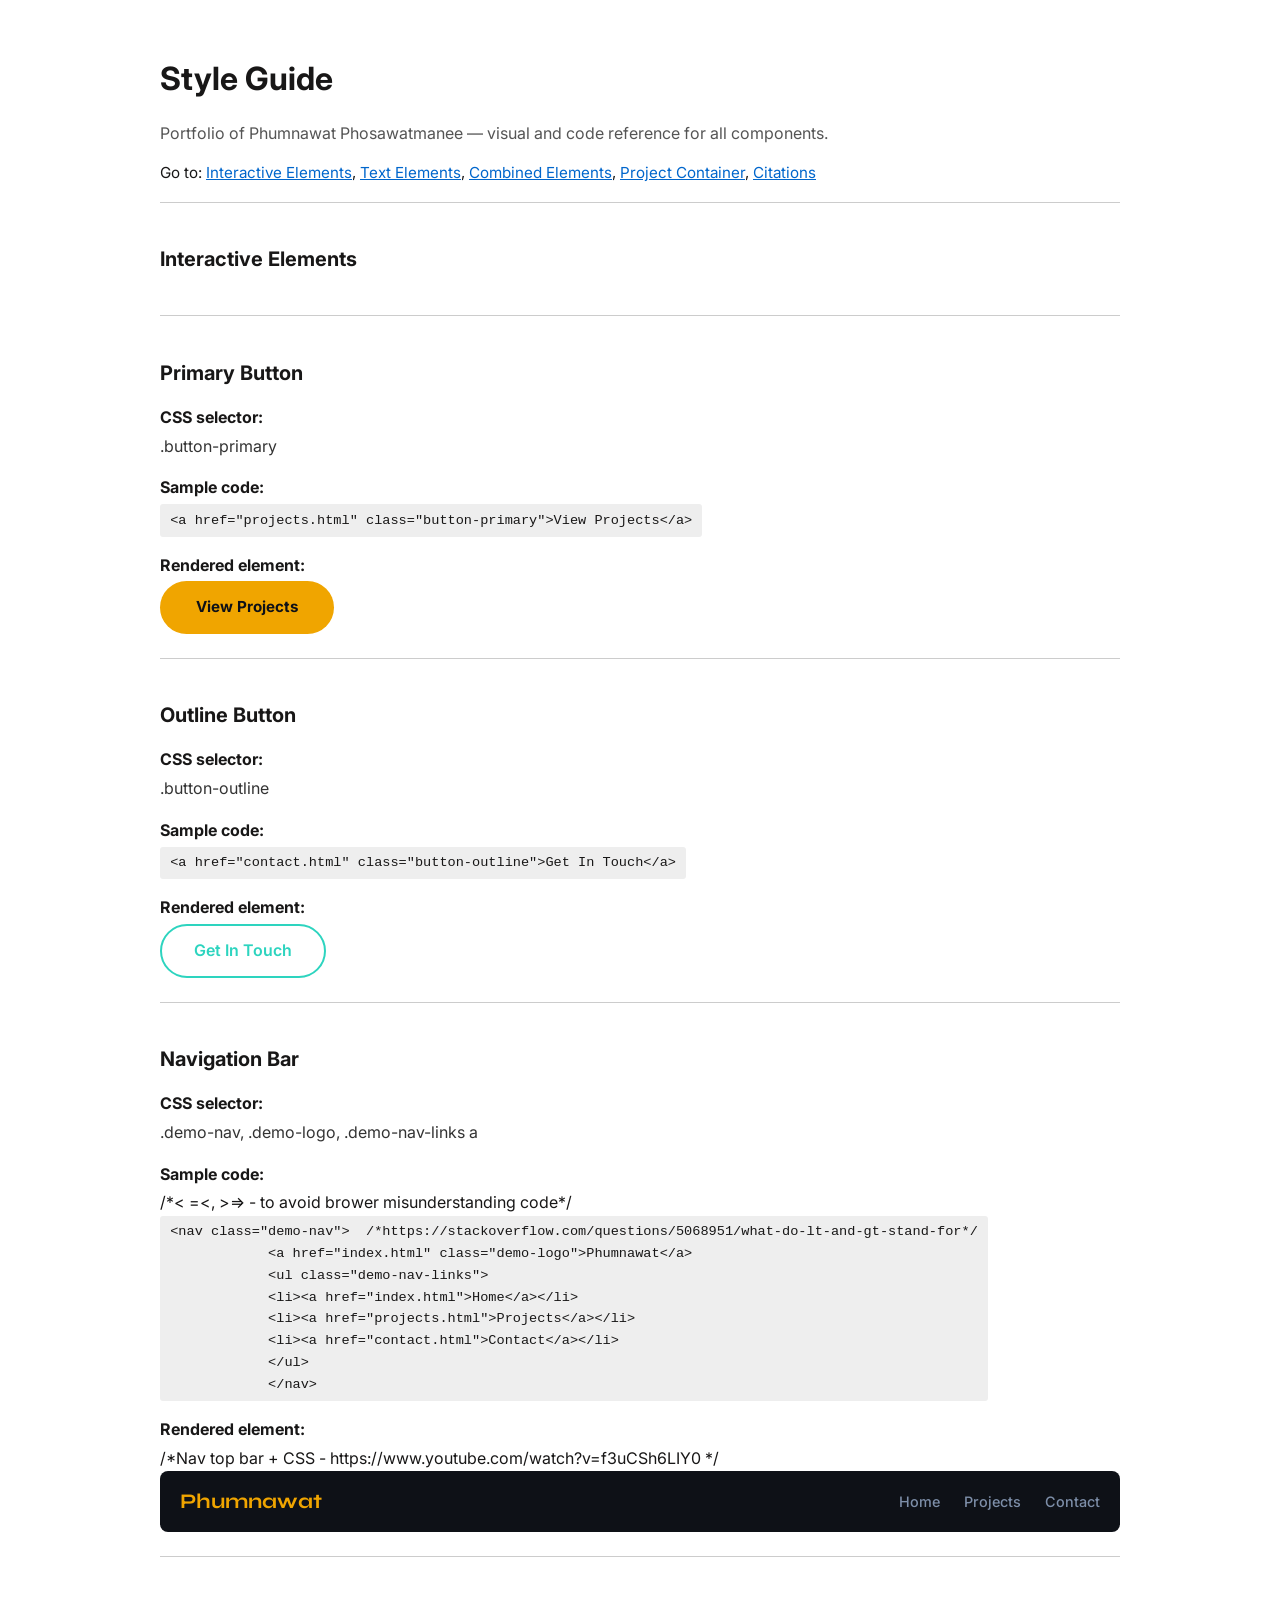
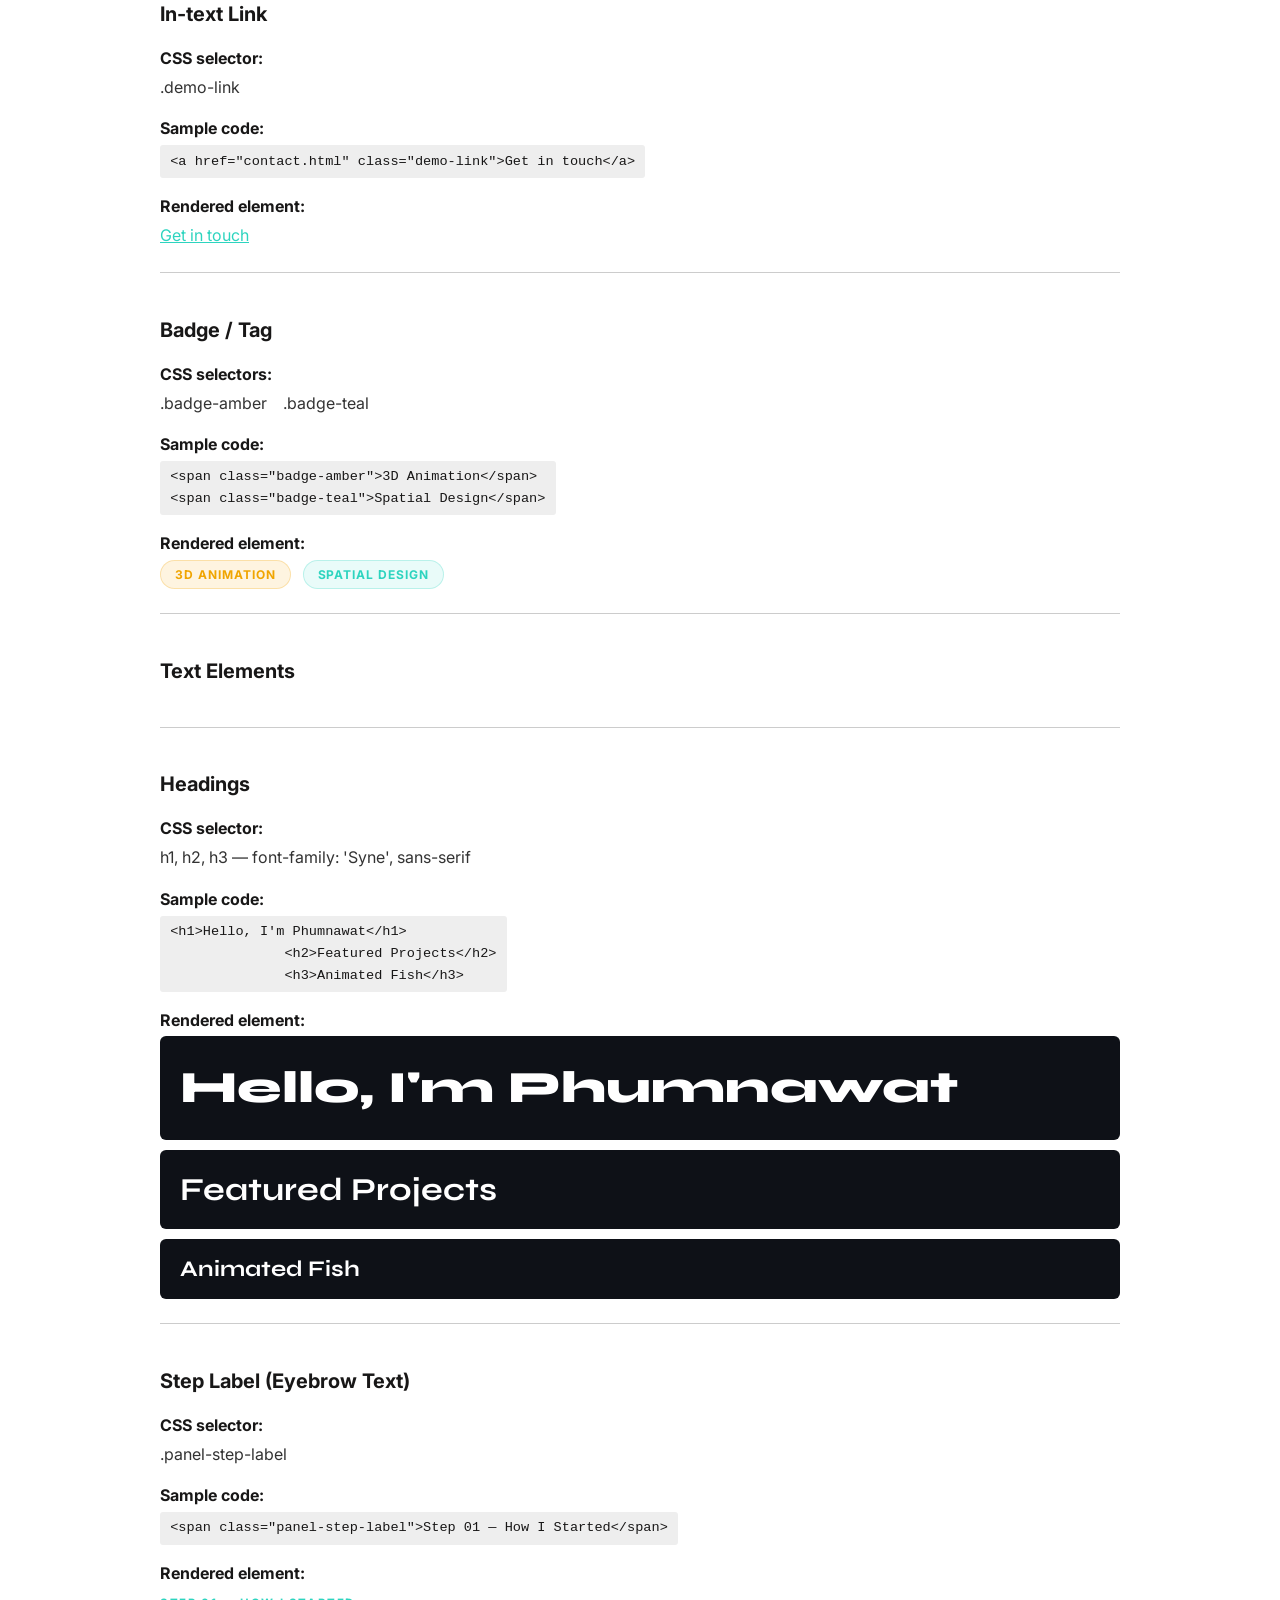
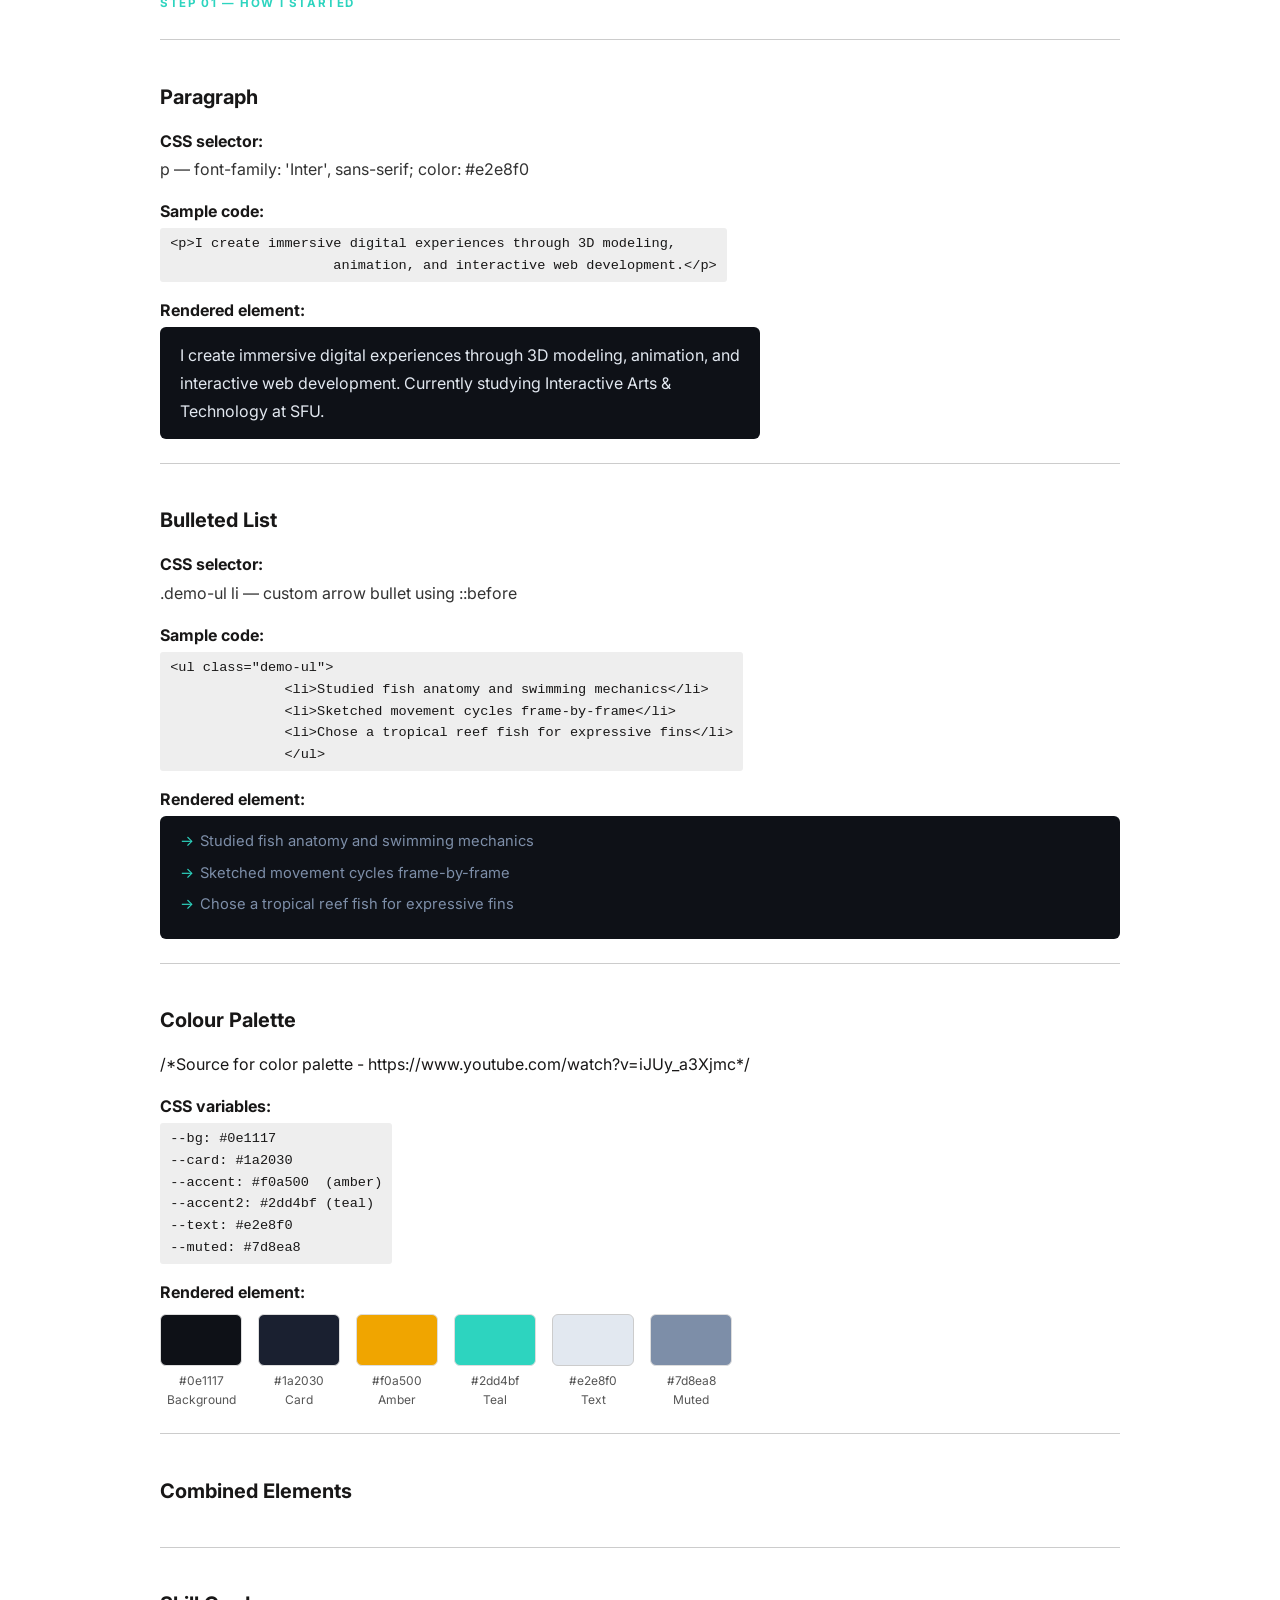
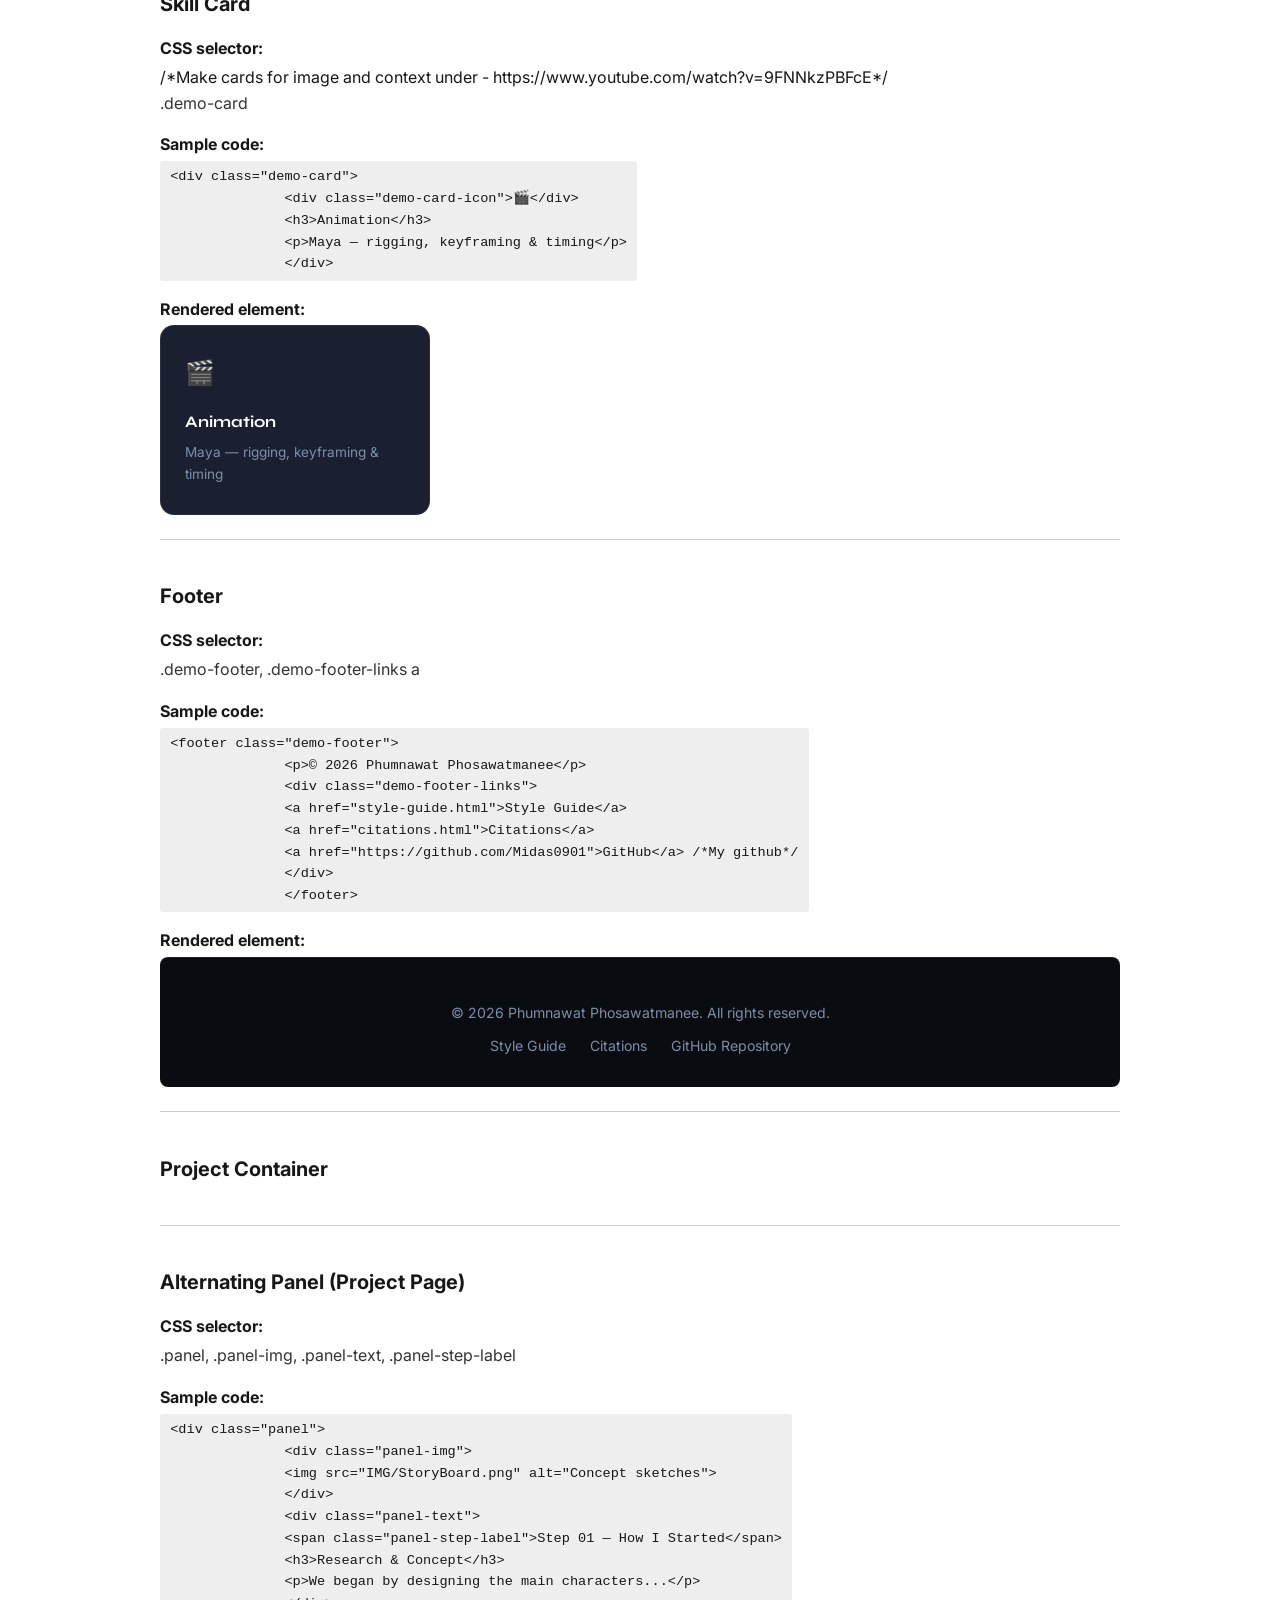
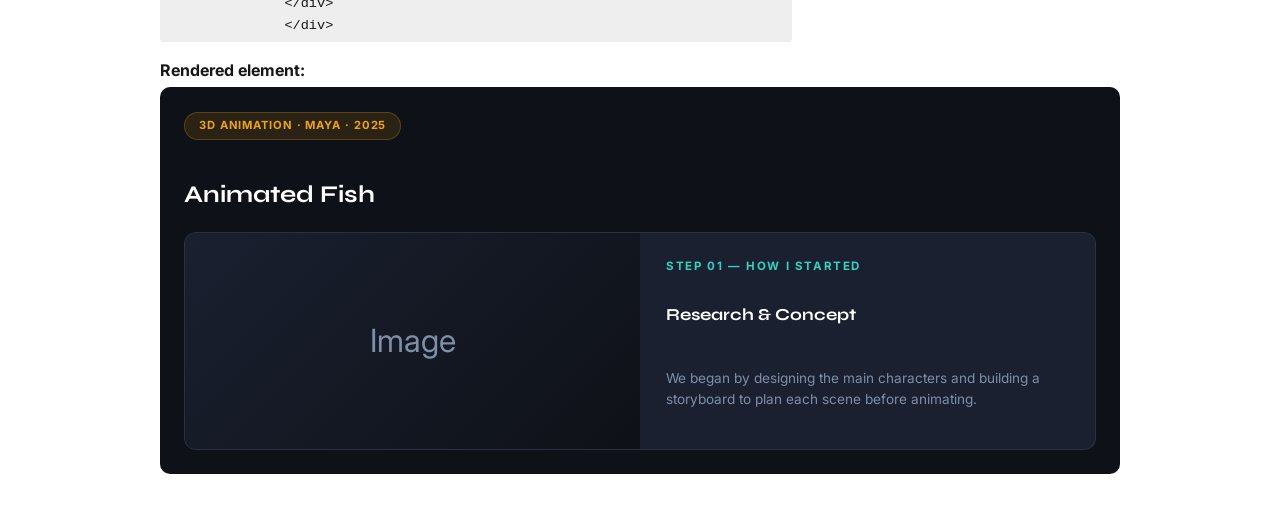
==== commit 1822f15d: "Update index.html" ====
--- a/index.html
+++ b/index.html
@@ -3,207 +3,340 @@
 <head>
     <meta charset="UTF-8">
     <meta name="viewport" content="width=device-width, initial-scale=1.0">
-    <title>Phumnawat Phosawatmanee — Portfolio</title>
+    <title>Style Guide — Phumnawat Phosawatmanee</title>
+    <link rel="stylesheet" href="https://fonts.googleapis.com/css2?family=Inter:wght@400;500;600;700&family=Syne:wght@700;800&display=swap">
     <link rel="stylesheet" href="https://cdnjs.cloudflare.com/ajax/libs/font-awesome/6.5.0/css/all.min.css">
-    <link rel="stylesheet" href="/CSS/style.css">
-
+    <link rel="stylesheet" href="main.css">
 </head>
 <body>
 
-    <!--  Navbar  --> https://www.youtube.com/watch?v=DiSvq5SgLMI
-    <header class="header">
-        <nav class="navbar container">
-            <a href="index.html" class="logo">Phumnawat Phosawatmanee</a>
-            <ul class="nav-links">
-                <li><a href="index.html" class="active">Home</a></li> <!--  Source - https://www.youtube.com/watch?v=DiSvq5SgLMI  -->
-                <li><a href="projects.html">Projects</a></li> <!-- Link to other different page  -->
-                <li><a href="contact.html">Contact</a></li>
+    <h1>Style Guide</h1>
+    <p class="intro-desc">Portfolio of Phumnawat Phosawatmanee — visual and code reference for all components.</p>
+
+    <p class="jump-links">
+        Go to:
+        <a href="#interactive">Interactive Elements</a>,
+        <a href="#text">Text Elements</a>,
+        <a href="#combined">Combined Elements</a>,
+        <a href="#project">Project Container</a>,
+        <a href="citations.html">Citations</a>
+    </p>
+
+    <!--  INTERACTIVE ELEMENTS -->
+    <section id="interactive">
+        <h2>Interactive Elements</h2>
+    </section>
+
+    <!-- Primary Button --> 
+    <!-- Source - https://www.youtube.com/watch?v=PTVXnOrQoBQ --> 
+     <!-- Hover effects--> 
+    <section>
+        <h2>Primary Button</h2>
+
+        <p class="sg-label">CSS selector:</p>
+        <p class="sg-value">.button-primary</p>
+
+        <p class="sg-label">Sample code:</p>
+        <code>&lt;a href="projects.html" class="button-primary"&gt;View Projects&lt;/a&gt;</code>
+
+        <p class="sg-label">Rendered element:</p>
+        <a href="#" class="button-primary">View Projects</a>
+    </section>
+
+    <!-- Outline Button -->
+    <!-- Source - https://www.youtube.com/watch?v=PTVXnOrQoBQ --> 
+    <!-- Hover effects - change color--> 
+    <section>
+        <h2>Outline Button</h2>
+
+        <p class="sg-label">CSS selector:</p>
+        <p class="sg-value">.button-outline</p>
+
+        <p class="sg-label">Sample code:</p>
+        <code>&lt;a href="contact.html" class="button-outline"&gt;Get In Touch&lt;/a&gt;</code>
+
+        <p class="sg-label">Rendered element:</p>
+        <a href="#" class="button-outline">Get In Touch</a>
+    </section>
+
+    <!-- Navigation -->
+    <section>
+        <h2>Navigation Bar</h2>
+
+        <p class="sg-label">CSS selector:</p>
+        <p class="sg-value">.demo-nav, .demo-logo, .demo-nav-links a</p>
+
+        <p class="sg-label">Sample code:</p>/*&lt =<, &gt=> - to avoid brower misunderstanding code*/
+        <code>&lt;nav class="demo-nav"&gt;  /*https://stackoverflow.com/questions/5068951/what-do-lt-and-gt-stand-for*/
+            &lt;a href="index.html" class="demo-logo"&gt;Phumnawat&lt;/a&gt;
+            &lt;ul class="demo-nav-links"&gt;
+            &lt;li&gt;&lt;a href="index.html"&gt;Home&lt;/a&gt;&lt;/li&gt;
+            &lt;li&gt;&lt;a href="projects.html"&gt;Projects&lt;/a&gt;&lt;/li&gt;
+            &lt;li&gt;&lt;a href="contact.html"&gt;Contact&lt;/a&gt;&lt;/li&gt;
+            &lt;/ul&gt;
+            &lt;/nav&gt;</code>
+
+        <p class="sg-label">Rendered element:</p> /*Nav top bar + CSS - https://www.youtube.com/watch?v=f3uCSh6LIY0 */
+        <nav class="demo-nav">
+            <a href="#" class="demo-logo">Phumnawat</a>
+            <ul class="demo-nav-links">
+                <li><a href="#">Home</a></li>
+                <li><a href="#">Projects</a></li>
+                <li><a href="#">Contact</a></li>
             </ul>
         </nav>
-    </header>
-
-    <!--  Hero -->
-    <section class="hero">
-        <div class="container">
-            <div class="hero-inner">
-
-                <div class="hero-text">
-                    <!-- Animated dot eyebrow badge -->
-                    <div class="hero-eyebrow">
-                        <span class="eyebrow-dot"></span>
-                        Open to Opportunities
-                    </div>
-
-                    <h1>Hello, I'm <span>Phumnawat</span></h1>
-                    <p class="hero-subtitle">3D Modeler · Animator · Front-End Developer</p>
-                    <p>I create immersive digital experiences through 3D modeling, animation, and interactive web development. Currently studying Interactive Arts &amp; Technology at SFU.</p>
-
-                    <div class="hero-actions">
-                        <a href="projects.html" class="btn">View Projects</a>
-                        <a href="contact.html" class="btn-outline">Get In Touch</a>
-                    </div>
+    </section>
+
+    <!-- In-text link -->
+    <section>
+        <h2>In-text Link</h2>
+
+        <p class="sg-label">CSS selector:</p>
+        <p class="sg-value">.demo-link</p>
+
+        <p class="sg-label">Sample code:</p>
+        <code>&lt;a href="contact.html" class="demo-link"&gt;Get in touch&lt;/a&gt;</code>
+
+        <p class="sg-label">Rendered element:</p>
+        <a href="#" class="demo-link">Get in touch</a>
+    </section>
+
+    <!-- Badge / Tag -->
+    <section>
+        <h2>Badge / Tag</h2>
+
+        <p class="sg-label">CSS selectors:</p>
+        <p class="sg-value">.badge-amber &nbsp;&nbsp; .badge-teal</p>
+
+        <p class="sg-label">Sample code:</p>
+        <code>&lt;span class="badge-amber"&gt;3D Animation&lt;/span&gt;
+&lt;span class="badge-teal"&gt;Spatial Design&lt;/span&gt;</code>
+
+        <p class="sg-label">Rendered element:</p>
+        <span class="badge-amber">3D Animation</span>
+        &nbsp;
+        <span class="badge-teal">Spatial Design</span>
+    </section>
+
+
+    <!-- TEXT ELEMENTS -->
+    <section id="text">
+        <h2>Text Elements</h2>
+    </section>
+
+    <!-- Headings -->
+    <section>
+        <h2>Headings</h2>
+
+        <p class="sg-label">CSS selector:</p>
+        <p class="sg-value">h1, h2, h3 — font-family: 'Syne', sans-serif</p>
+
+        <p class="sg-label">Sample code:</p>
+        <code>&lt;h1&gt;Hello, I'm Phumnawat&lt;/h1&gt;
+              &lt;h2&gt;Featured Projects&lt;/h2&gt;
+              &lt;h3&gt;Animated Fish&lt;/h3&gt;</code>
+
+        <p class="sg-label">Rendered element:</p>
+        <div style="display:flex; flex-direction:column; gap:10px;">
+            <h1 class="demo-h1">Hello, I'm Phumnawat</h1>
+            <h2 class="demo-h2">Featured Projects</h2>
+            <h3 class="demo-h3">Animated Fish</h3>
+        </div>
+    </section>
+
+    <!-- Step label -->
+    <section>
+        <h2>Step Label (Eyebrow Text)</h2>
+
+        <p class="sg-label">CSS selector:</p>
+        <p class="sg-value">.panel-step-label</p>
+
+        <p class="sg-label">Sample code:</p>
+        <code>&lt;span class="panel-step-label"&gt;Step 01 — How I Started&lt;/span&gt;</code>
+
+        <p class="sg-label">Rendered element:</p>
+        <span class="demo-label">Step 01 — How I Started</span>
+    </section>
+
+    <!-- Paragraph -->
+    <section>
+        <h2>Paragraph</h2>
+
+        <p class="sg-label">CSS selector:</p>
+        <p class="sg-value">p — font-family: 'Inter', sans-serif; color: #e2e8f0</p>
+
+        <p class="sg-label">Sample code:</p>
+        <code>&lt;p&gt;I create immersive digital experiences through 3D modeling,
+                    animation, and interactive web development.&lt;/p&gt;</code>
+
+        <p class="sg-label">Rendered element:</p>
+        <p class="demo-p">I create immersive digital experiences through 3D modeling, animation, and interactive web development. Currently studying Interactive Arts &amp; Technology at SFU.</p>
+    </section>
+
+    <!-- Bulleted list -->
+    <section>
+        <h2>Bulleted List</h2>
+
+        <p class="sg-label">CSS selector:</p>
+        <p class="sg-value">.demo-ul li — custom arrow bullet using ::before</p>
+
+        <p class="sg-label">Sample code:</p>
+        <code>&lt;ul class="demo-ul"&gt;
+              &lt;li&gt;Studied fish anatomy and swimming mechanics&lt;/li&gt;
+              &lt;li&gt;Sketched movement cycles frame-by-frame&lt;/li&gt;
+              &lt;li&gt;Chose a tropical reef fish for expressive fins&lt;/li&gt;
+              &lt;/ul&gt;</code>
+
+        <p class="sg-label">Rendered element:</p>
+        <ul class="demo-ul">
+            <li>Studied fish anatomy and swimming mechanics</li>
+            <li>Sketched movement cycles frame-by-frame</li>
+            <li>Chose a tropical reef fish for expressive fins</li>
+        </ul>
+    </section>
+
+    <!-- Colour palette -->
+    <section>
+        <h2>Colour Palette</h2>
+/*Source for color palette - https://www.youtube.com/watch?v=iJUy_a3Xjmc*/
+        <p class="sg-label">CSS variables:</p>
+        <code>--bg: #0e1117
+--card: #1a2030
+--accent: #f0a500  (amber)
+--accent2: #2dd4bf (teal)
+--text: #e2e8f0
+--muted: #7d8ea8</code>
+
+        <p class="sg-label">Rendered element:</p>
+        <div class="color-row">
+            <div class="color-chip">
+                <div class="color-chip-block" style="background:#0e1117;"></div>
+                <p>#0e1117</p>
+                <p>Background</p>
+            </div>
+            <div class="color-chip">
+                <div class="color-chip-block" style="background:#1a2030;"></div>
+                <p>#1a2030</p>
+                <p>Card</p>
+            </div>
+            <div class="color-chip">
+                <div class="color-chip-block" style="background:#f0a500;"></div>
+                <p>#f0a500</p>
+                <p>Amber</p>
+            </div>
+            <div class="color-chip">
+                <div class="color-chip-block" style="background:#2dd4bf;"></div>
+                <p>#2dd4bf</p>
+                <p>Teal</p>
+            </div>
+            <div class="color-chip">
+                <div class="color-chip-block" style="background:#e2e8f0; border:1px solid #ccc;"></div>
+                <p>#e2e8f0</p>
+                <p>Text</p>
+            </div>
+            <div class="color-chip">
+                <div class="color-chip-block" style="background:#7d8ea8;"></div>
+                <p>#7d8ea8</p>
+                <p>Muted</p>
+            </div>
+        </div>
+    </section>
+
+
+    <!-- COMBINED ELEMENTS-->
+    <section id="combined">
+        <h2>Combined Elements</h2>
+    </section>
+
+    <!-- Skill card -->
+    <section>
+        <h2>Skill Card</h2>
+
+        <p class="sg-label">CSS selector:</p> /*Make cards for image and context under - https://www.youtube.com/watch?v=9FNNkzPBFcE*/
+        <p class="sg-value">.demo-card</p>
+
+        <p class="sg-label">Sample code:</p>
+        <code>&lt;div class="demo-card"&gt;
+              &lt;div class="demo-card-icon"&gt;🎬&lt;/div&gt;
+              &lt;h3&gt;Animation&lt;/h3&gt;
+              &lt;p&gt;Maya — rigging, keyframing &amp; timing&lt;/p&gt;
+              &lt;/div&gt;</code>
+
+        <p class="sg-label">Rendered element:</p>
+        <div class="demo-card">
+            <div class="demo-card-icon">🎬</div>
+            <h3>Animation</h3>
+            <p>Maya — rigging, keyframing &amp; timing</p>
+        </div>
+    </section>
+
+    <!-- Footer -->
+    <section>
+        <h2>Footer</h2>
+
+        <p class="sg-label">CSS selector:</p>
+        <p class="sg-value">.demo-footer, .demo-footer-links a</p>
+
+        <p class="sg-label">Sample code:</p>
+        <code>&lt;footer class="demo-footer"&gt;
+              &lt;p&gt;© 2026 Phumnawat Phosawatmanee&lt;/p&gt;
+              &lt;div class="demo-footer-links"&gt;
+              &lt;a href="style-guide.html"&gt;Style Guide&lt;/a&gt;
+              &lt;a href="citations.html"&gt;Citations&lt;/a&gt;
+              &lt;a href="https://github.com/Midas0901"&gt;GitHub&lt;/a&gt; /*My github*/
+              &lt;/div&gt;
+              &lt;/footer&gt;</code>
+
+        <p class="sg-label">Rendered element:</p>
+        <footer class="demo-footer">
+            <p>© 2026 Phumnawat Phosawatmanee. All rights reserved.</p>
+            <div class="demo-footer-links">
+                <a href="#">Style Guide</a>
+                <a href="#">Citations</a>
+                <a href="#">GitHub Repository</a>
+            </div>
+        </footer>
+    </section>
+
+
+    <!-- PROJECT CONTAINER -->
+    <section id="project">
+        <h2>Project Container</h2>
+    </section>
+
+    <section>
+        <h2>Alternating Panel (Project Page)</h2>
+
+        <p class="sg-label">CSS selector:</p>
+        <p class="sg-value">.panel, .panel-img, .panel-text, .panel-step-label</p>
+
+        <p class="sg-label">Sample code:</p>
+        <code>&lt;div class="panel"&gt;
+              &lt;div class="panel-img"&gt;
+              &lt;img src="IMG/StoryBoard.png" alt="Concept sketches"&gt;
+              &lt;/div&gt;
+              &lt;div class="panel-text"&gt;
+              &lt;span class="panel-step-label"&gt;Step 01 — How I Started&lt;/span&gt;
+              &lt;h3&gt;Research &amp; Concept&lt;/h3&gt;
+              &lt;p&gt;We began by designing the main characters...&lt;/p&gt;
+              &lt;/div&gt;
+              &lt;/div&gt;</code>
+
+        <p class="sg-label">Rendered element:</p>
+        <div class="demo-project-container">
+            <span class="demo-project-tag">3D Animation · Maya · 2025</span>
+            <h3 class="demo-project-title">Animated Fish</h3>
+
+            <div class="demo-panel">
+                <div class="demo-panel-img">Image</div>
+                <div class="demo-panel-text">
+                    <span class="demo-label">Step 01 — How I Started</span>
+                    <h3>Research &amp; Concept</h3>
+                    <p>We began by designing the main characters and building a storyboard to plan each scene before animating.</p>
                 </div>
-
-                <!-- Photo with colour-cycling spinning ring -->
-                <div class="hero-photo-wrap">
-                    <div class="hero-photo-frame">
-                        <img src="IMG/My Photo.jpg" alt="Phumnawat Phosawatmanee"> <!-- Put image in website, if image not show up text "Phumnawat Phosawatmanee" will show instead  -->
-                    </div>
-                </div>
-
             </div>
         </div>
     </section>
 
-    <!--  About Me Section -->
-    <section class="about-section">
-        <div class="container">
-            <div class="about-grid">
-
-                <!-- Left: text + button -->
-                <div class="about-text reveal">
-                    <h2>About Me</h2>
-                    <p>I'm an SFU student in the <span class="about-highlight">School of Interactive Arts &amp; Technology</span>, where I blend technical craftsmanship with creative problem-solving. My work lives at the intersection of 3D space and the web.</p>
-                    <p>I use tools like <span class="about-highlight">Rhino 8, Maya, and Onshape</span> to design and animate detailed 3D models, and I bring those ideas onto the screen with HTML, CSS, and JavaScript.</p>
-                    <p>I'm drawn to projects that ask both <em>how does this work</em> and <em>how does this feel</em> — from a precisely jointed pavilion structure to a smoothly looping underwater animation.</p>
-                    <a href="projects.html" class="btn" style="margin-top: 14px;">See My Work</a>
-                </div>
-
-                <!-- Right: 3 identity cards -->
-                <div class="identity-cards reveal reveal-delay-1">
-
-<!-- Card 1: SFU -->
-    <div class="card">
-      <div class="logo-container bg-red-700">
-        <img src="IMG/SFU.png" alt="SFU Logo">
-      </div>
-      <div class="p-6 text-white">
-        <h3 class="text-2xl font-bold tracking-tight">SFU</h3>
-        <p class="text-zinc-400 mt-1">Simon Fraser University, Burnaby BC</p>
-      </div>
-    </div>
-
-    <!-- Card 2: SIAT -->
-    <div class="card ">
-      <div class="logo-container bg-white">
-        <img src="IMG/SIAT.png" alt="SIAT Logo">
-      </div>
-      <div class="p-6 text-white">
-        <h3 class="text-2xl font-bold tracking-tight">SIAT</h3>
-        <p class="text-zinc-400 mt-1">Interactive Arts & Technology</p>
-      </div>
-    </div>
-
-    <!-- Card 3: 3D Designer -->
-    <div class="card ">
-      <div class="logo-container bg-sky-500">
-        <img src="IMG/MAYA.png" alt="3D Tools Logo">
-      </div>
-      <div class="p-6 text-white">
-        <h3 class="text-2xl font-bold tracking-tight">3D Designer</h3>
-        <p class="text-zinc-400 mt-1">Maya, Rhino 8, Onshape, Blender</p>
-      </div>
-    </div>
-
-                </div>
-            </div>
-        </div>
-    </section>
-
-    <!--  Skills  -->
-    <section class="skills-section">
-        <div class="container">
-            <h2 class="section-title reveal">Skills</h2>
-
-            <div class="skills-grid">
- <!-- https://emojidb.org/3d-modeling-emojis - I get emojis from this website-->
-                <div class="skill-card reveal reveal-delay-1">
-                    <span class="skill-icon">👨‍💻</span> <!-- Use span to seperate icon from text from .css code -->
-                    <h3>3D Modeling</h3>  <!-- https://www.youtube.com/watch?v=WbnCll6vvw4-->
-                    <p>Rhino 8 and Onshape for parametric and organic form. Designing everything from architectural structures to detailed object meshes.</p>
-                </div>
-
-                <div class="skill-card reveal reveal-delay-2">
-                    <span class="skill-icon">🏛️</span>
-                    <h3>Spatial Design</h3>
-                    <p>Designing functional spaces with careful attention to lighting, airflow, privacy, and structural integrity from concept to physical prototype.</p>
-                </div>
-
-                <div class="skill-card reveal reveal-delay-3">
-                    <span class="skill-icon">🎬</span>
-                    <h3>Animation</h3>
-                    <p>Autodesk Maya for character rigging, keyframe animation, timing, and secondary motion. Building smooth, realistic loops for web and multimedia.</p>
-                </div>
-
-            </div>
-        </div>
-    </section>
-
-    <!--  Education  -->
-    <section class="education-section">
-        <div class="container">
-            <h2 class="section-title reveal">Education</h2>
-
-            <div class="edu-list">
-
-                <!-- Oldest first: FIC -->
-                <div class="edu-item reveal reveal-delay-1">
-                    <div class="edu-content">
-                        <p class="edu-year">2022 – 2023</p>
-                        <h3 class="edu-school">Fraser International College (FIC)</h3>
-                        <p class="edu-location">Burnaby, British Columbia, Canada</p>
-                        <p class="edu-dates">September 2022 – August 2023</p>
-                        <p class="edu-degree">University Transfer Program (UTP) Stage II – Arts and Social Sciences</p>
-                    </div>
-                </div>
-
-                <!-- Newest: SFU -->
-                <div class="edu-item reveal reveal-delay-2">
-                    <div class="edu-content">
-                        <p class="edu-year">2023 – 2026</p>
-                        <h3 class="edu-school">Simon Fraser University (SFU)</h3>
-                        <p class="edu-location">Burnaby, British Columbia, Canada</p>
-                        <p class="edu-dates">September 2023 – Present</p>
-                        <p class="edu-degree">Bachelor of Arts – Interactive Arts and Technology (SIAT)</p>
-                    </div>
-                </div>
-
-            </div>
-        </div>
-    </section>
-
-    <!--  Footer  -->
-    <!--  Source - https://www.youtube.com/watch?v=JNFdCgmMkPk&t=237s - make footer bar and put links and icons -->
-    <footer>
-        <div class="container footer-content">
-            <p>© 2026 Phumnawat Phosawatmanee. All rights reserved.</p>
-            <nav class="footer-links">
-                <a href="https://midas0901.github.io/STYLEGUIDE/">Style Guide</a>
-                <a href="https://midas0901.github.io/STYLEGUIDE/citations.html">Citations</a>
-                <a href="https://github.com/Midas0901/Phumnawat-s-portfolio" target="_blank">GitHub Repository</a>
-            </nav>
-            <div class="footer-social"> <!--Source - https://www.youtube.com/watch?v=UQKWc2r_41U : Social Icon -->
-                <a href="https://github.com/Midas0901" target="_blank" aria-label="GitHub"><i class="fab fa-github"></i></a>
-                <a href="https://www.linkedin.com/in/phumnawat-phosawatmanee-a0a76626a" target="_blank" aria-label="LinkedIn"><i class="fab fa-linkedin"></i></a>
-                <a href="mailto:poom_phubadin@hotmail.com" aria-label="Email"><i class="fas fa-envelope"></i></a>
-            </div>
-        </div>
-    </footer>
-<!--Source - https://www.youtube.com/watch?v=T33NN_pPeNI Making elements on a webpage appear gradually. --> 
-    <script>
-        // Scroll-reveal 
-        
-        const io = new IntersectionObserver((entries) => {
-            entries.forEach(e => {
-                if (e.isIntersecting) {
-                    e.target.classList.add('visible');
-                    io.unobserve(e.target);
-                }
-            });
-        }, { threshold: 0.2 }); 
-
-        document.querySelectorAll('.reveal').forEach(el => io.observe(el));
-    </script>
-   <!--threshold: 0.2 = If the object protrudes above the bottom edge of the screen by at least 20% of its size.--> 
 </body>
 </html>
--- a/main.css
+++ b/main.css
@@ -0,0 +1,449 @@
+/* main.css — Style Guide page only */
+/* Source - https://www.w3schools.com/cssref/index.php*/
+body {
+    font-family: 'Inter', sans-serif; /*font style*/
+    background: #ffffff;
+    color: #181717; /*font color*/
+    padding: 2rem 3rem;
+    max-width: 960px;
+    margin: 0 auto;
+    line-height: 1.6;
+}
+
+h1 {
+    font-size: 2rem; /*font size only for h1 text class*/
+    margin-bottom: 0.3rem;
+}
+
+.intro-desc {
+    color: #555;
+    margin-bottom: 0.4rem;
+}
+
+.jump-links {
+    margin-bottom: 1rem;
+    font-size: 0.95rem;
+}
+
+.jump-links a {
+    color: #0066cc;
+}
+
+/* Section dividers */
+section {
+    border-top: 1px solid #ccc;
+    padding: 1.5rem 0;
+    margin: 0;
+}
+
+section h2 {
+    font-size: 1.25rem;
+    margin-bottom: 1rem;
+}
+
+/* Label rows */
+.sg-label {
+    font-weight: 700;
+    margin-bottom: 0.2rem;
+    margin-top: 1rem; /*space between each text*/
+}
+
+.sg-value {
+    color: #333;
+    margin-top: 0;
+    margin-bottom: 0.8rem;
+}
+
+/* Code block */
+code {
+    display: inline-block;
+    background: #eeeeee;
+    padding: 0.4em 0.75em;
+    font-family: 'Courier New', monospace;
+    font-size: 0.85rem;
+    border-radius: 3px;
+    white-space: pre;
+}
+
+/*ACTUAL SITE COMPONENTS */
+
+/*  Colours  */
+.color-row {
+    display: flex;
+    gap: 16px;
+    flex-wrap: wrap;
+    margin-top: 0.5rem;
+}
+
+.color-chip {
+    text-align: center;
+}
+
+.color-chip-block {
+    width: 80px;
+    height: 50px;
+    border-radius: 6px;
+    border: 1px solid #ddd;
+    margin-bottom: 5px;
+}
+
+.color-chip p {
+    font-size: 0.75rem;
+    color: #555;
+    margin: 0;
+}
+
+/* --- Navigation bar --- */
+.demo-nav {
+    display: flex;
+    justify-content: space-between;
+    align-items: center;
+    padding: 14px 20px;
+    background: #0e1117;
+    border-radius: 8px;
+}
+
+.demo-logo {
+    font-family: 'Syne', sans-serif;
+    font-size: 1.3rem;
+    font-weight: 700;
+    color: #f0a500;
+    text-decoration: none; /*delete underline for link text*/
+}
+
+.demo-nav-links {
+    list-style: none;
+    display: flex;
+    gap: 24px;
+    margin: 0;
+    padding: 0;
+}
+
+.demo-nav-links a {
+    color: #7d8ea8;
+    text-decoration: none;
+    font-weight: 500;
+    font-size: 0.9rem;
+    transition: color 0.25s;
+}
+
+.demo-nav-links a:hover {
+    color: #ffffff;
+}
+
+/* --- Headings --- */
+.demo-h1 {
+    font-family: 'Syne', sans-serif;
+    font-size: 2.8rem;
+    font-weight: 800;
+    color: #ffffff;
+    background: #0e1117;
+    padding: 16px 20px;
+    border-radius: 6px;
+    margin: 0;
+}
+
+.demo-h2 {
+    font-family: 'Syne', sans-serif;
+    font-size: 2rem;
+    font-weight: 700;
+    color: #ffffff;
+    background: #0e1117;
+    padding: 14px 20px;
+    border-radius: 6px;
+    margin: 0;
+}
+
+.demo-h3 {
+    font-family: 'Syne', sans-serif;
+    font-size: 1.4rem;
+    font-weight: 700;
+    color: #ffffff;
+    background: #0e1117;
+    padding: 12px 20px;
+    border-radius: 6px;
+    margin: 0;
+}
+
+/* --- Paragraph --- */
+.demo-p {
+    color: #e2e8f0;
+    font-size: 1rem;
+    line-height: 1.75;/*Set the line height.*/
+    background: #0e1117;
+    padding: 14px 20px;
+    border-radius: 6px;
+    margin: 0;
+    max-width: 560px;
+}
+
+/* --- Step label (eyebrow text) --- */
+.demo-label {
+    font-size: 0.72rem;
+    font-weight: 700;
+    letter-spacing: 0.14em;
+    text-transform: uppercase; /*Convert all English letters to uppercase.*/
+    color: #2dd4bf;
+}
+
+/* --- Primary button --- */
+.button-primary {
+    display: inline-block;
+    padding: 14px 36px;
+    background: #f0a500;
+    color: #0e1117;
+    font-weight: 700;
+    font-size: 0.95rem;
+    border-radius: 50px;
+    text-decoration: none;
+    transition: background 0.3s, transform 0.3s;
+}
+
+.button-primary:hover {
+    background: #ffbb33;
+    transform: translateY(-3px);
+}
+
+/* --- Outline button --- */
+.button-outline {
+    display: inline-block;
+    padding: 12px 32px;
+    background: transparent;
+    color: #2dd4bf;
+    border: 2px solid #2dd4bf;
+    border-radius: 50px;
+    font-weight: 600;
+    text-decoration: none;
+    transition: background 0.3s, color 0.3s;
+}
+
+.button-outline:hover {
+    background: #2dd4bf;
+    color: #0e1117;
+}
+
+/* --- In-text link --- */
+.demo-link {
+    color: #2dd4bf;
+    text-decoration: underline;
+    font-size: 1rem;
+}
+
+/* --- Skill card --- */
+.demo-card {
+    background: #1a2030;
+    border: 1px solid rgba(255,255,255,0.07);
+    border-radius: 14px;
+    padding: 28px 24px;
+    max-width: 220px; /*card maximum width 220px can't be more than 220*/
+    transition: border-color 0.3s, transform 0.3s;
+}
+
+.demo-card:hover {
+    border-color: rgba(240,165,0,0.3);
+    transform: translateY(-4px); /*moving hovering*/
+}
+
+.demo-card-icon {
+    font-size: 1.5rem;
+    margin-bottom: 12px;
+}
+
+.demo-card h3 {
+    font-family: 'Syne', sans-serif;
+    font-size: 1rem;
+    color: #ffffff;
+    margin-bottom: 8px;
+}
+
+.demo-card p {
+    font-size: 0.85rem;
+    color: #7d8ea8;
+    margin: 0;
+}
+
+/* --- Badge / tag --- */
+.badge-amber {
+    display: inline-block;
+    padding: 4px 14px;
+    background: rgba(240,165,0,0.12);
+    color: #f0a500;
+    border: 1px solid rgba(240,165,0,0.25);
+    border-radius: 50px;
+    font-size: 0.75rem;
+    font-weight: 700;
+    letter-spacing: 0.08em;
+    text-transform: uppercase;
+    text-decoration: none;
+}
+
+.badge-teal {
+    display: inline-block;
+    padding: 4px 14px;
+    background: rgba(45,212,191,0.10);
+    color: #2dd4bf;
+    border: 1px solid rgba(45,212,191,0.25);
+    border-radius: 50px;
+    font-size: 0.75rem;
+    font-weight: 700;
+    letter-spacing: 0.08em;
+    text-transform: uppercase;
+    text-decoration: none;
+}
+
+/* --- Bulleted list --- */
+.demo-ul {
+    list-style: none;
+    padding: 0;
+    background: #0e1117;
+    padding: 14px 20px;
+    border-radius: 6px;
+    margin: 0;
+}
+
+.demo-ul li {
+    color: #7d8ea8;
+    font-size: 0.92rem;
+    padding-left: 20px;
+    position: relative;
+    margin-bottom: 8px;
+    line-height: 1.6;
+}
+
+.demo-ul li::before {
+    content: '→';
+    position: absolute;
+    left: 0;
+    color: #2dd4bf;
+}
+
+/* --- Footer --- */
+.demo-footer {
+    background: #090c11;
+    padding: 30px 20px;
+    border-top: 1px solid rgba(255,255,255,0.07);
+    text-align: center;
+    border-radius: 8px;
+}
+
+.demo-footer p {
+    color: #7d8ea8;
+    font-size: 0.88rem;
+    margin-bottom: 10px;
+}
+
+.demo-footer-links {
+    display: flex; /*change to horizontal elements */
+    justify-content: center; /*center content*/
+    gap: 24px;
+    flex-wrap: wrap; /*New line, automatic truncation.*/
+}
+
+.demo-footer-links a {
+    color: #7d8ea8;
+    font-size: 0.88rem;
+    text-decoration: none;
+    transition: color 0.2s;
+}
+
+.demo-footer-links a:hover {
+    color: #f0a500;
+}
+
+/* PROJECT CONTAINER */
+
+.demo-project-container {
+    background: #0e1117;
+    border-radius: 10px;
+    padding: 24px;
+}
+
+.demo-project-tag {
+    display: inline-block;
+    background: rgba(240,165,0,0.12);
+    color: #f0a500;
+    border: 1px solid rgba(240,165,0,0.25);
+    padding: 4px 14px;
+    border-radius: 50px;
+    font-size: 0.7rem;
+    font-weight: 700;
+    letter-spacing: 0.08em;
+    text-transform: uppercase;
+    margin-bottom: 12px;
+}
+
+.demo-project-title {
+    font-family: 'Syne', sans-serif;
+    font-size: 1.5rem;
+    color: #ffffff;
+    margin-bottom: 18px;
+}
+
+.demo-panel {
+    display: grid;
+    grid-template-columns: 1fr 1fr;
+    gap: 0;
+    border-radius: 12px;
+    overflow: hidden;
+    border: 1px solid rgba(255,255,255,0.07);
+    background: #1a2030;
+}
+
+.demo-panel-img {
+    background: linear-gradient(135deg, #1a2030 0%, #0e1117 100%);
+    display: flex;
+    align-items: center;
+    justify-content: center;
+    min-height: 160px;
+    font-size: 2rem;
+    color: #7d8ea8;
+}
+
+.demo-panel-text {
+    padding: 24px 26px;
+    display: flex;
+    flex-direction: column;
+    justify-content: center;
+    gap: 8px;
+}
+
+.demo-panel-text .demo-label {
+    margin-bottom: 2px;
+}
+
+.demo-panel-text h3 {
+    font-family: 'Syne', sans-serif;
+    font-size: 1.05rem;
+    color: #ffffff;
+}
+
+.demo-panel-text p {
+    font-size: 0.85rem;
+    color: #7d8ea8;
+    line-height: 1.6;
+}
+
+@media (max-width: 600px) { /*responsive max600px if less than that reduce to 1 column*/
+    .demo-panel {
+        grid-template-columns: 1fr;
+    }
+}
+        /* Page-specific additions */
+        .cite-item {
+            margin-bottom: 1.2rem;
+        }
+
+        .cite-item .sg-label {
+            margin-top: 0;
+        }
+
+        .cite-link {
+            color: #0066cc;
+            word-break: break-all;
+        }
+
+        .cite-note {
+            color: #555;
+            font-size: 0.92rem;
+            margin-top: 0.2rem;
+        }
